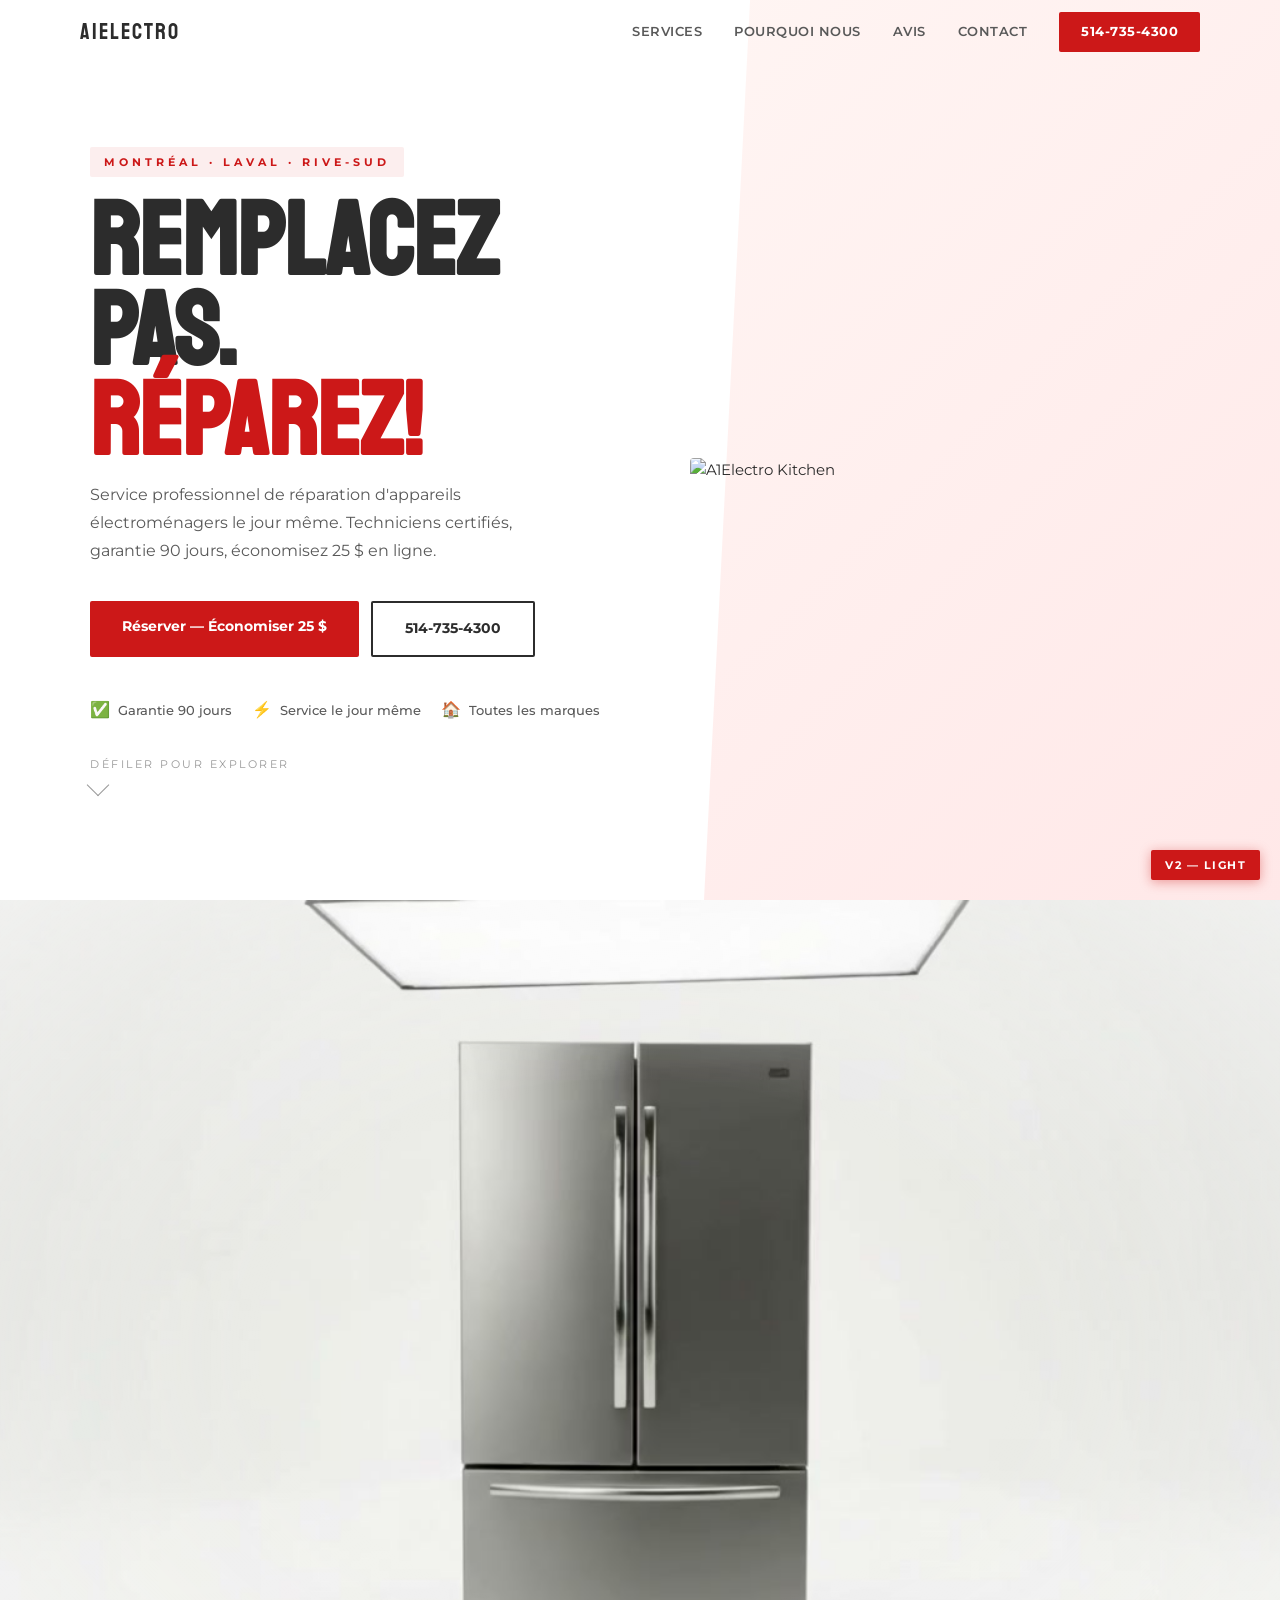
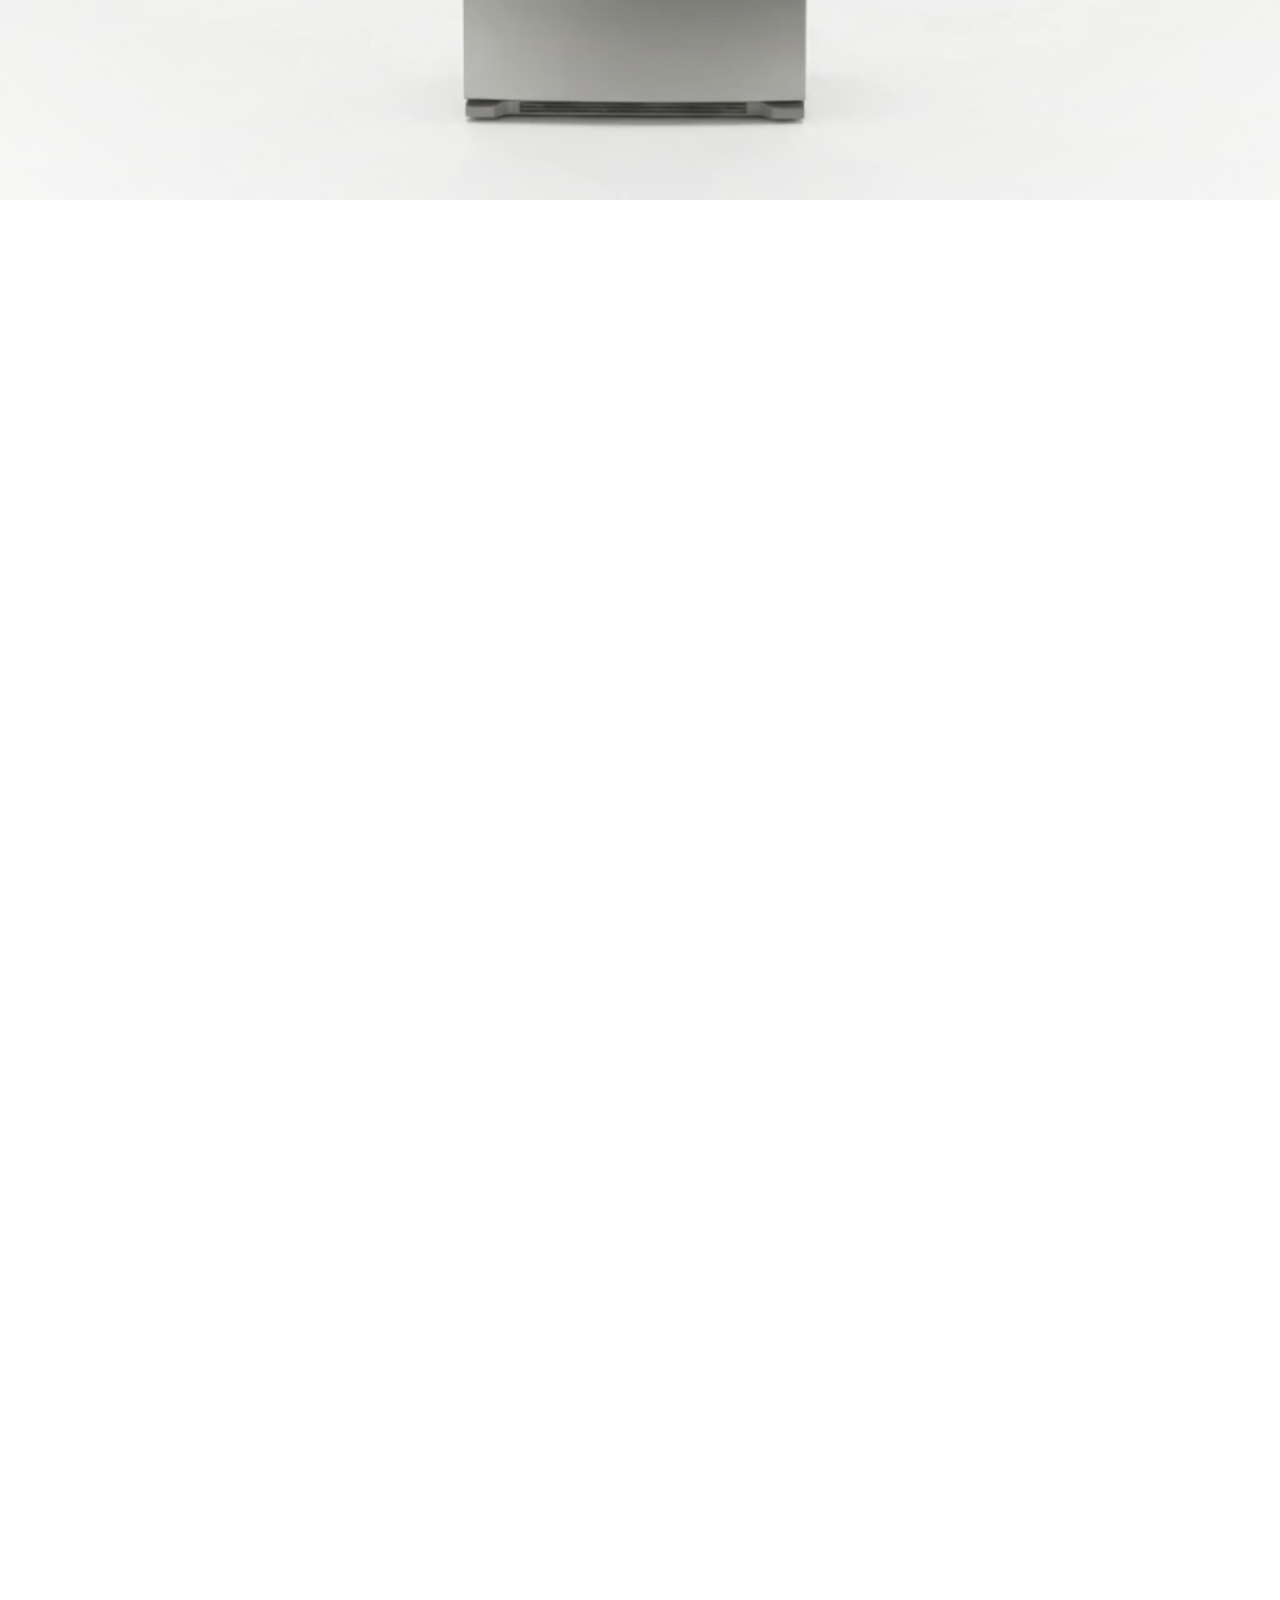
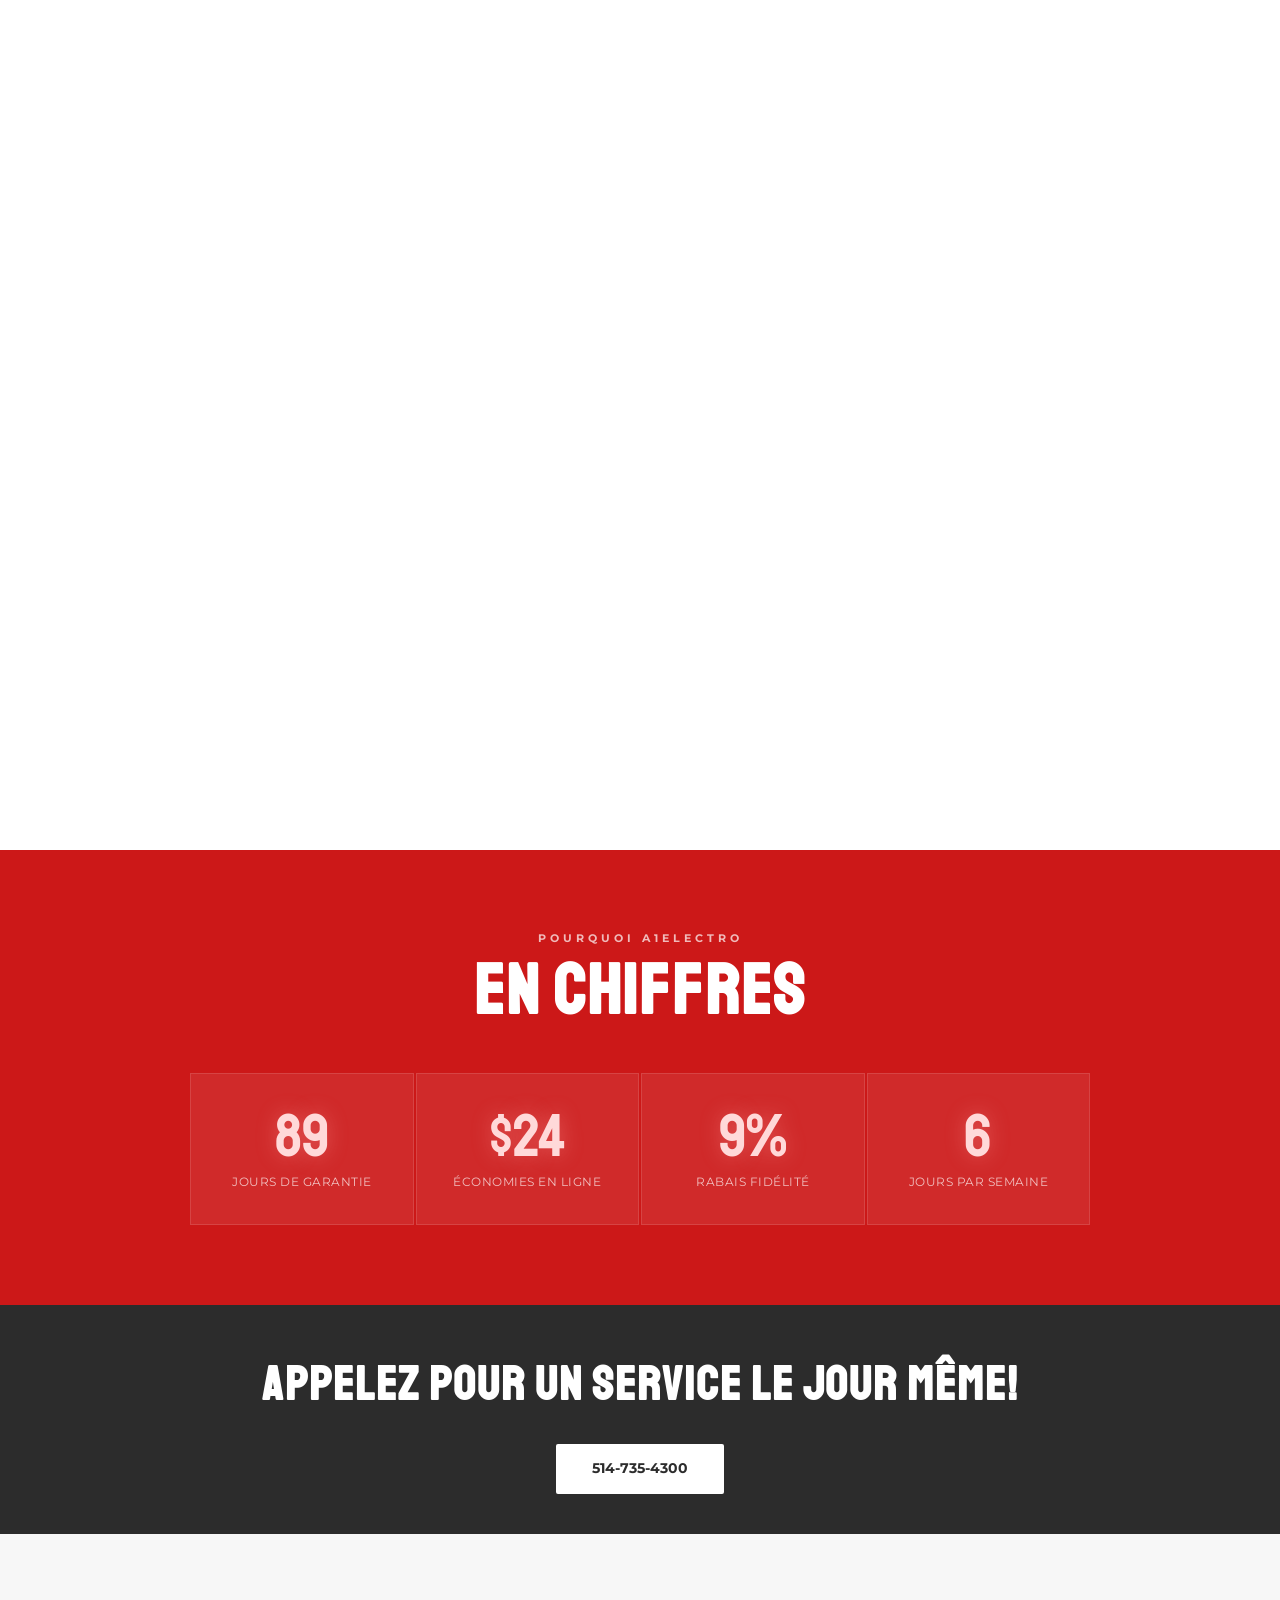
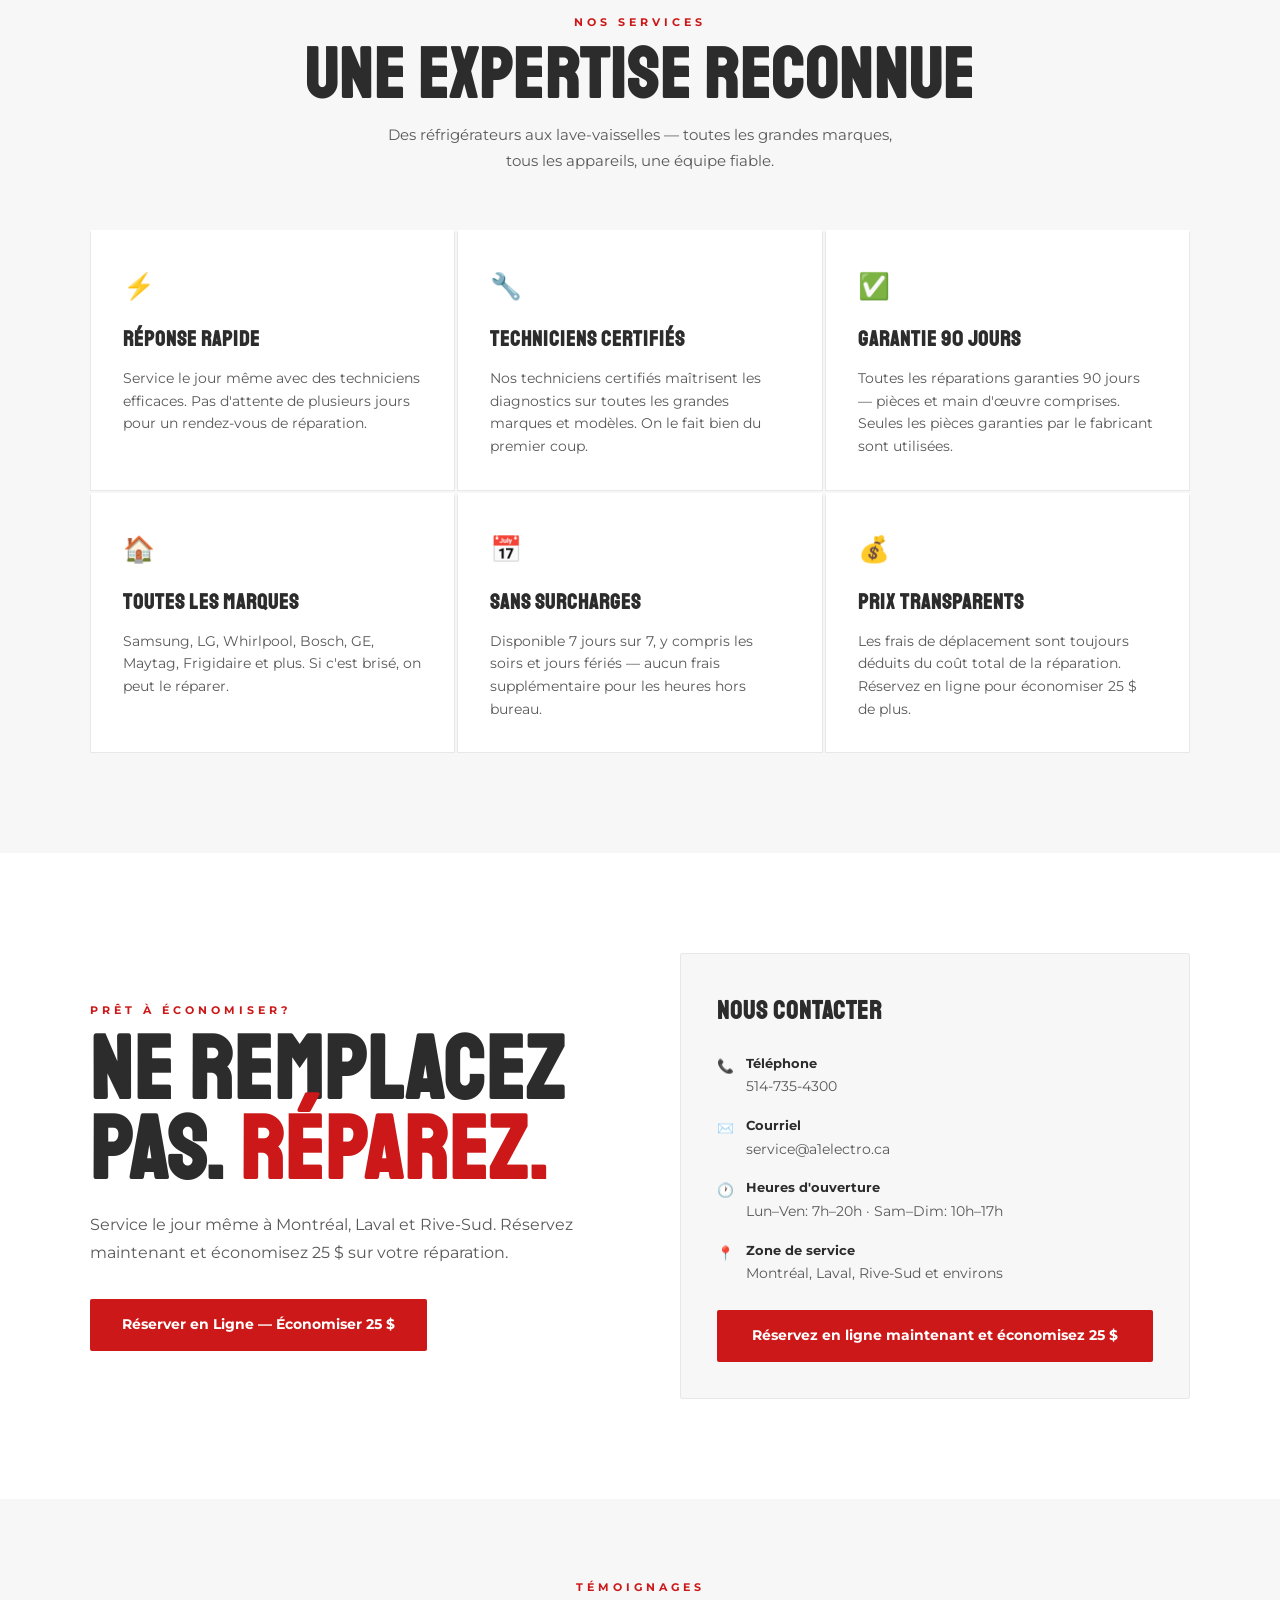
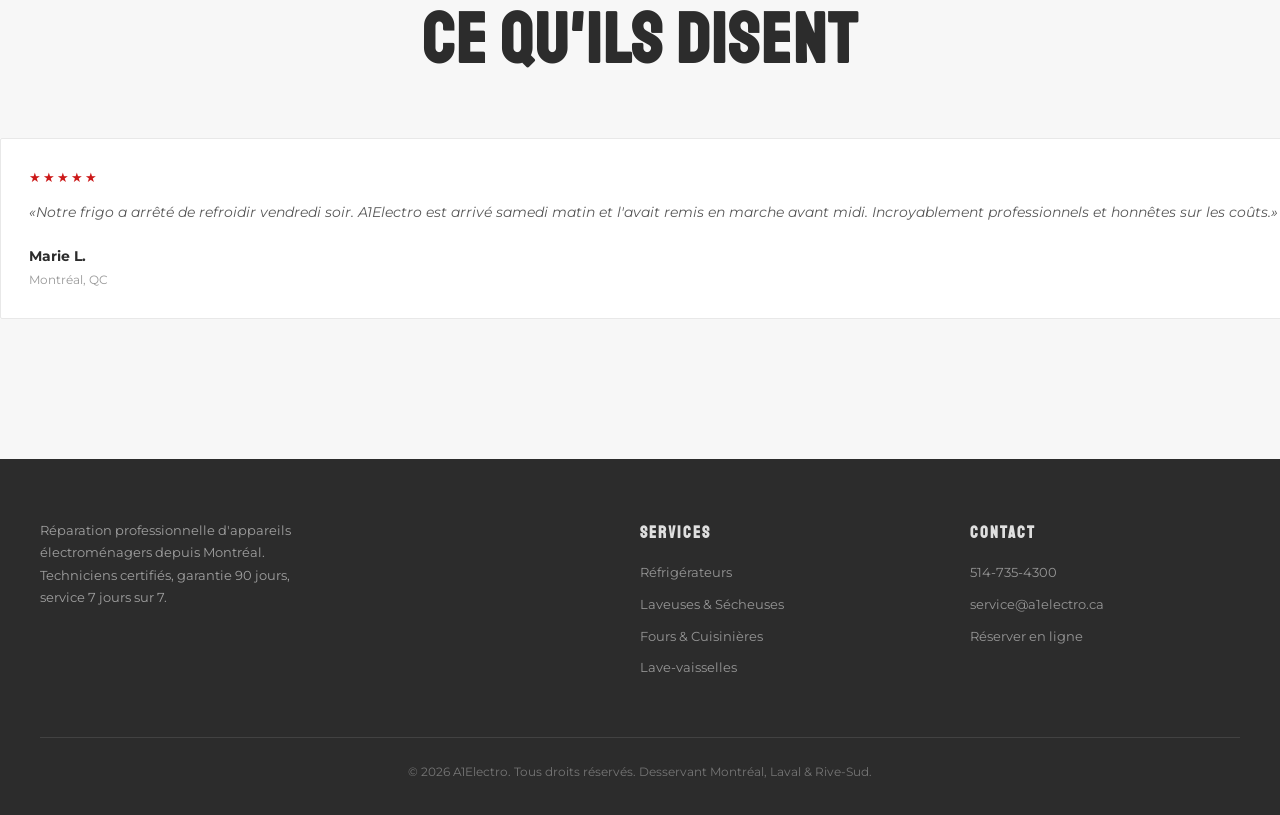
==== index-v2.html @ fc1c3c2c "User custom updates to index and addition of v2" ====
<!DOCTYPE html>
<html lang="fr-CA">
<head>
  <meta charset="UTF-8" />
  <meta name="viewport" content="width=device-width, initial-scale=1.0" />
  <title>Réparation A1Électroménager — Service Professionnel</title>
  <meta name="description" content="Service professionnel de réparation d'appareils électroménagers le jour même. Garantie 90 jours. Réservez en ligne et économisez 25 $." />

  <link rel="preconnect" href="https://fonts.googleapis.com" />
  <link rel="preconnect" href="https://fonts.gstatic.com" crossorigin />
  <link href="https://fonts.googleapis.com/css2?family=Staatliches&family=Montserrat:wght@300;400;500;600;700&family=JetBrains+Mono:wght@400;500&display=swap" rel="stylesheet" />

  <style>
    :root {
      --accent: #CC1818;
      --primary: #EE6C4E;
      --accent-rgb: 204, 24, 24;
      --primary-rgb: 238, 108, 78;
      --bg: #FFFFFF;
      --bg-alt: #F7F7F7;
      --text-primary: #2C2C2C;
      --text-secondary: #595959;
      --text-muted: #999999;
      --border: #E8E8E8;
      --card-shadow: 0 2px 20px rgba(0,0,0,0.07);
      --radius: 2px;
    }

    *, *::before, *::after { box-sizing: border-box; margin: 0; padding: 0; }
    html { scroll-behavior: auto; }
    body {
      background: var(--bg);
      color: var(--text-primary);
      font-family: 'Montserrat', sans-serif;
      font-size: 15px;
      line-height: 1.65;
      overflow-x: hidden;
    }
    ::selection { background: var(--accent); color: #fff; }

    ::-webkit-scrollbar { width: 4px; }
    ::-webkit-scrollbar-track { background: #f0f0f0; }
    ::-webkit-scrollbar-thumb { background: var(--accent); border-radius: 2px; }

    /* ── Scroll Progress ── */
    #scrollProgress {
      position: fixed; top: 0; left: 0;
      height: 3px; width: 0%;
      background: linear-gradient(90deg, var(--accent), var(--primary));
      z-index: 10000;
    }

    /* ── Loader ── */
    #loader {
      position: fixed; inset: 0;
      background: #fff;
      z-index: 9999;
      display: flex; align-items: center; justify-content: center;
      transition: opacity 0.5s ease;
    }
    .loader-content { display: flex; flex-direction: column; align-items: center; gap: 18px; }
    .loader-logo img { height: 36px; }
    .loader-logo-fallback { font-family: 'Staatliches', sans-serif; font-size: 1.8rem; letter-spacing: 3px; color: var(--text-primary); display: none; }
    .loader-text { font-size: 0.68rem; letter-spacing: 4px; text-transform: uppercase; color: var(--text-muted); }
    .loader-bar-track { width: 180px; height: 2px; background: var(--border); }
    .loader-bar-fill { height: 100%; width: 0%; background: var(--accent); transition: width 0.2s ease; }

    /* ── Navbar ── */
    #navbar {
      position: fixed; top: 0; left: 0; right: 0; z-index: 1000;
      background: transparent;
      transition: background 0.3s ease, box-shadow 0.3s ease;
    }
    #navbar.nav-scrolled {
      background: rgba(255,255,255,0.97);
      box-shadow: 0 1px 0 var(--border);
      backdrop-filter: blur(12px);
      -webkit-backdrop-filter: blur(12px);
    }
    .nav-inner {
      max-width: 1200px; margin: 0 auto;
      padding: 0 40px; height: 64px;
      display: flex; align-items: center; justify-content: space-between;
    }
    .nav-logo { display: flex; align-items: center; gap: 10px; text-decoration: none; }
    .nav-logo img { height: 28px; }
    .nav-logo-text { font-family: 'Staatliches', sans-serif; font-size: 1.4rem; letter-spacing: 2px; color: var(--text-primary); display: none; }
    .nav-links { display: flex; align-items: center; gap: 32px; }
    .nav-links a { color: var(--text-secondary); text-decoration: none; font-size: 0.82rem; font-weight: 600; letter-spacing: 0.5px; text-transform: uppercase; transition: color 0.2s; }
    .nav-links a:hover { color: var(--accent); }
    .nav-cta {
      background: var(--accent) !important; color: #fff !important;
      padding: 9px 22px !important; border-radius: var(--radius);
      font-weight: 700 !important; font-size: 0.82rem !important;
      transition: background 0.2s, transform 0.2s !important;
    }
    .nav-cta:hover { background: #aa1212 !important; transform: translateY(-1px) !important; color: #fff !important; }
    @media (max-width: 768px) { .nav-links { display: none; } }

    /* ── Hero ── */
    #hero {
      min-height: 100vh;
      display: flex; align-items: center; justify-content: center;
      position: relative; overflow: hidden;
      padding: 100px 32px 60px;
      background: #fff;
    }
    .hero-stripe {
      position: absolute; top: 0; right: 0;
      width: 45%; height: 100%;
      background: linear-gradient(135deg, #FFF5F3, #FFE8E8);
      clip-path: polygon(8% 0, 100% 0, 100% 100%, 0% 100%);
    }
    .hero-content { position: relative; z-index: 2; max-width: 1100px; width: 100%; margin: 0 auto; display: grid; grid-template-columns: 1fr 1fr; gap: 60px; align-items: center; }
    .hero-text { }
    .hero-eyebrow {
      display: inline-block;
      font-size: 0.7rem; letter-spacing: 4px; text-transform: uppercase;
      color: var(--accent); font-weight: 700;
      background: rgba(204,24,24,0.07); padding: 6px 14px;
      border-radius: var(--radius); margin-bottom: 20px;
    }
    .hero-title {
      font-family: 'Staatliches', sans-serif;
      font-size: clamp(4rem, 8vw, 7.5rem);
      line-height: 0.88; text-transform: uppercase;
      color: var(--text-primary); margin-bottom: 14px;
    }
    .hero-title .accent { color: var(--accent); }
    .hero-title .accent-primary { color: var(--primary); }
    .hero-subtitle {
      font-size: 1rem; color: var(--text-secondary);
      max-width: 460px; line-height: 1.75; margin-bottom: 36px;
    }
    .hero-buttons { display: flex; gap: 12px; flex-wrap: wrap; margin-bottom: 40px; }
    .btn-primary {
      background: var(--accent); color: #fff;
      padding: 14px 32px; border-radius: var(--radius);
      font-weight: 700; font-size: 0.9rem; text-decoration: none;
      transition: background 0.2s, transform 0.2s;
      display: inline-block;
    }
    .btn-primary:hover { background: #aa1212; transform: translateY(-1px); }
    .btn-secondary {
      background: transparent; color: var(--text-primary);
      padding: 14px 32px; border: 2px solid var(--text-primary);
      border-radius: var(--radius); font-weight: 700; font-size: 0.9rem; text-decoration: none;
      transition: border-color 0.2s, color 0.2s;
      display: inline-block;
    }
    .btn-secondary:hover { border-color: var(--accent); color: var(--accent); }
    .hero-badges { display: flex; gap: 20px; flex-wrap: wrap; }
    .badge { display: flex; align-items: center; gap: 8px; font-size: 0.8rem; color: var(--text-secondary); font-weight: 500; }
    .badge-icon { font-size: 1rem; }
    .hero-visual { position: relative; display: flex; align-items: center; justify-content: center; }
    .hero-image-wrap { width: 100%; max-width: 480px; }
    .hero-image-wrap img { width: 100%; border-radius: 4px; }
    .scroll-hint {
      display: flex; flex-direction: column; align-items: flex-start; gap: 6px;
      color: var(--text-muted); font-size: 0.68rem; letter-spacing: 2.5px; text-transform: uppercase;
      margin-top: 32px;
      animation: bounceHint 2.2s ease-in-out infinite;
    }
    .scroll-arrow { width: 16px; height: 16px; border-right: 1.5px solid currentColor; border-bottom: 1.5px solid currentColor; transform: rotate(45deg); margin-top: -2px; }
    @keyframes bounceHint { 0%,100% { transform: translateY(0); opacity: 0.4; } 50% { transform: translateY(6px); opacity: 0.8; } }
    @media (max-width: 900px) {
      .hero-content { grid-template-columns: 1fr; }
      .hero-visual { display: none; }
      .hero-stripe { display: none; }
    }

    /* ── Section divider ── */
    .section-divider { width: 48px; height: 3px; background: var(--accent); margin-bottom: 24px; }

    /* ── Scroll Animation ── */
    .scroll-animation { height: 350vh; position: relative; z-index: 1; background: #fff; }
    .scroll-sticky { position: sticky; top: 0; height: 100vh; width: 100%; overflow: hidden; background: #fff; }
    #frameCanvas { position: absolute; top: 0; left: 0; will-change: contents; transform: translateZ(0); }
    /* Light vignette — fades canvas into white */
    .canvas-vignette {
      position: absolute; inset: 0;
      background: radial-gradient(ellipse at center, transparent 42%, rgba(255,255,255,0.65) 100%);
      pointer-events: none; z-index: 2;
    }
    @media (max-width: 1024px) { .scroll-animation { height: 300vh; } }
    @media (max-width: 768px)  { .scroll-animation { height: 250vh; } }

    /* ── Annotation Cards (light) ── */
    .annotation-card {
      position: absolute; bottom: 8vh; left: 5vw; max-width: 340px;
      background: #fff;
      border: 1px solid var(--border);
      border-left: 3px solid var(--accent);
      border-radius: var(--radius);
      padding: 24px 26px;
      box-shadow: var(--card-shadow);
      opacity: 0; transform: translateY(16px);
      transition: opacity 0.4s ease, transform 0.4s ease;
      pointer-events: none; z-index: 10;
    }
    .annotation-card.visible { opacity: 1; transform: translateY(0); pointer-events: auto; }
    .card-number { font-family: 'JetBrains Mono', monospace; font-size: 0.62rem; color: var(--accent); letter-spacing: 2px; text-transform: uppercase; margin-bottom: 8px; }
    .card-title { font-family: 'Staatliches', sans-serif; font-size: 1.6rem; letter-spacing: 0.5px; text-transform: uppercase; color: var(--text-primary); margin-bottom: 8px; line-height: 1; }
    .card-desc { font-size: 0.82rem; color: var(--text-secondary); line-height: 1.65; margin-bottom: 14px; }
    .card-stat { border-top: 1px solid var(--border); padding-top: 12px; }
    .card-stat-number { font-family: 'Staatliches', sans-serif; font-size: 1.6rem; color: var(--accent); display: block; line-height: 1; }
    .card-stat-label { font-size: 0.68rem; color: var(--text-muted); letter-spacing: 1px; text-transform: uppercase; margin-top: 3px; display: block; }
    @media (max-width: 768px) {
      .annotation-card { bottom: 2vh; left: 3vw; right: 3vw; max-width: none; padding: 12px 16px; display: flex; align-items: center; gap: 12px; }
      .card-desc, .card-stat { display: none; }
      .card-number { margin-bottom: 0; }
      .card-title { font-size: 1.05rem; }
    }

    /* ── Section Helpers ── */
    .section-label { display: block; font-size: 0.68rem; letter-spacing: 4px; text-transform: uppercase; color: var(--accent); font-weight: 700; margin-bottom: 10px; }
    .section-title { font-family: 'Staatliches', sans-serif; font-size: clamp(2.4rem, 5.5vw, 4.5rem); text-transform: uppercase; letter-spacing: 2px; line-height: 0.95; color: var(--text-primary); margin-bottom: 14px; }
    .section-subtitle { font-size: 0.95rem; color: var(--text-secondary); line-height: 1.7; }

    /* ── Specs ── */
    #specs {
      background: var(--accent);
      padding: 80px 32px;
      text-align: center;
    }
    #specs .section-label { color: rgba(255,255,255,0.7); }
    #specs .section-title { color: #fff; }
    .specs-grid { display: grid; grid-template-columns: repeat(4,1fr); gap: 2px; max-width: 900px; margin: 48px auto 0; }
    .spec-item { padding: 32px 16px; background: rgba(255,255,255,0.08); border: 1px solid rgba(255,255,255,0.12); text-align: center; transition: background 0.3s; }
    .spec-item:hover { background: rgba(255,255,255,0.14); }
    .spec-number { font-family: 'Staatliches', sans-serif; font-size: 3.8rem; display: block; line-height: 1; color: #fff; transition: color 0.3s; }
    .spec-number.counting { color: #FFD9D9; text-shadow: 0 0 20px rgba(255,150,150,0.4); }
    .spec-label { font-size: 0.72rem; color: rgba(255,255,255,0.7); margin-top: 6px; display: block; text-transform: uppercase; letter-spacing: 0.5px; }
    @media (max-width: 768px) { .specs-grid { grid-template-columns: repeat(2,1fr); } .spec-number { font-size: 2.8rem; } }

    /* ── Features ── */
    #features { background: var(--bg-alt); padding: 80px 32px 100px; }
    .features-header { text-align: center; margin-bottom: 56px; }
    .features-header .section-subtitle { max-width: 520px; margin: 0 auto; }
    .features-grid { display: grid; grid-template-columns: repeat(3,1fr); gap: 2px; max-width: 1100px; margin: 0 auto; }
    .feature-card { background: #fff; padding: 32px; border: 1px solid var(--border); border-top: 3px solid transparent; transition: border-top-color 0.3s, transform 0.3s, box-shadow 0.3s; }
    .feature-card:hover { border-top-color: var(--accent); transform: translateY(-3px); box-shadow: var(--card-shadow); }
    .feature-icon { font-size: 1.6rem; margin-bottom: 14px; display: block; }
    .feature-card h3 { font-family: 'Staatliches', sans-serif; font-size: 1.35rem; letter-spacing: 1px; text-transform: uppercase; margin-bottom: 10px; color: var(--text-primary); }
    .feature-card p { font-size: 0.86rem; color: var(--text-secondary); line-height: 1.65; }
    @media (max-width: 900px) { .features-grid { grid-template-columns: repeat(2,1fr); } }
    @media (max-width: 580px) { .features-grid { grid-template-columns: 1fr; } }

    /* ── Banner strip (matching original) ── */
    .banner-strip {
      background: var(--text-primary);
      padding: 40px 32px;
      text-align: center;
    }
    .banner-strip h2 { font-family: 'Staatliches', sans-serif; font-size: clamp(1.8rem, 4vw, 3rem); text-transform: uppercase; letter-spacing: 2px; color: #fff; margin-bottom: 20px; }
    .banner-strip .btn-white {
      background: #fff; color: var(--text-primary);
      padding: 13px 36px; border-radius: var(--radius);
      font-weight: 700; font-size: 0.9rem; text-decoration: none;
      transition: background 0.2s, color 0.2s;
      display: inline-block;
    }
    .banner-strip .btn-white:hover { background: var(--accent); color: #fff; }

    /* ── CTA ── */
    #cta { background: #fff; padding: 100px 32px; }
    .cta-inner { max-width: 1100px; margin: 0 auto; display: grid; grid-template-columns: 1fr 1fr; gap: 80px; align-items: center; }
    .cta-text h2 { font-family: 'Staatliches', sans-serif; font-size: clamp(3rem, 7vw, 6rem); text-transform: uppercase; letter-spacing: 2px; line-height: 0.9; margin-bottom: 20px; }
    .cta-text p { color: var(--text-secondary); font-size: 1rem; line-height: 1.75; margin-bottom: 32px; }
    .cta-contact { background: var(--bg-alt); border: 1px solid var(--border); padding: 36px; border-radius: var(--radius); }
    .cta-contact h3 { font-family: 'Staatliches', sans-serif; font-size: 1.6rem; text-transform: uppercase; letter-spacing: 1px; margin-bottom: 20px; }
    .contact-item { display: flex; align-items: flex-start; gap: 12px; margin-bottom: 16px; }
    .contact-icon { font-size: 1.1rem; margin-top: 2px; }
    .contact-item strong { display: block; font-size: 0.82rem; color: var(--text-primary); font-weight: 700; }
    .contact-item span, .contact-item a { font-size: 0.85rem; color: var(--text-secondary); text-decoration: none; }
    .contact-item a:hover { color: var(--accent); }
    .cta-contact .btn-primary { width: 100%; text-align: center; margin-top: 24px; display: block; }
    @media (max-width: 900px) { .cta-inner { grid-template-columns: 1fr; gap: 40px; } }

    /* ── Testimonials ── */
    #testimonials { background: var(--bg-alt); padding: 80px 0 100px; }
    .testimonials-header { text-align: center; padding: 0 32px; margin-bottom: 48px; }
    .testimonials-track { display: flex; gap: 16px; overflow-x: auto; scroll-snap-type: x mandatory; padding: 16px 32px 40px; -webkit-overflow-scrolling: touch; scrollbar-width: none; cursor: grab; }
    .testimonials-track:active { cursor: grabbing; }
    .testimonials-track::-webkit-scrollbar { display: none; }
    .testimonial-card { min-width: 320px; scroll-snap-align: start; background: #fff; border: 1px solid var(--border); border-radius: var(--radius); padding: 28px; flex-shrink: 0; transition: box-shadow 0.3s, border-color 0.3s; }
    .testimonial-card:hover { box-shadow: var(--card-shadow); border-color: rgba(var(--accent-rgb),0.2); }
    .testimonial-stars { color: var(--accent); font-size: 0.8rem; letter-spacing: 2px; margin-bottom: 12px; }
    .testimonial-text { font-size: 0.9rem; color: var(--text-secondary); line-height: 1.75; margin-bottom: 20px; font-style: italic; }
    .author-name { font-weight: 700; font-size: 0.85rem; display: block; color: var(--text-primary); }
    .author-role { font-size: 0.76rem; color: var(--text-muted); margin-top: 2px; display: block; }

    /* ── Footer ── */
    footer { background: var(--text-primary); padding: 60px 32px 32px; color: #fff; }
    .footer-inner { max-width: 1200px; margin: 0 auto; }
    .footer-top { display: grid; grid-template-columns: 2fr 1fr 1fr; gap: 60px; margin-bottom: 48px; }
    .footer-brand img { height: 32px; filter: brightness(0) invert(1); margin-bottom: 16px; display: block; }
    .footer-brand-text { font-family: 'Staatliches', sans-serif; font-size: 1.4rem; letter-spacing: 2px; display: none; margin-bottom: 16px; }
    .footer-brand p { font-size: 0.83rem; color: rgba(255,255,255,0.55); line-height: 1.7; max-width: 280px; }
    .footer-col h4 { font-family: 'Staatliches', sans-serif; font-size: 1.05rem; letter-spacing: 2px; text-transform: uppercase; margin-bottom: 16px; color: rgba(255,255,255,0.85); }
    .footer-col a { display: block; font-size: 0.82rem; color: rgba(255,255,255,0.5); text-decoration: none; margin-bottom: 10px; transition: color 0.2s; }
    .footer-col a:hover { color: #fff; }
    .footer-bottom { border-top: 1px solid rgba(255,255,255,0.1); padding-top: 24px; text-align: center; font-size: 0.78rem; color: rgba(255,255,255,0.35); }
    @media (max-width: 768px) { .footer-top { grid-template-columns: 1fr; gap: 32px; } }

    /* ── Version badge ── */
    .version-badge {
      position: fixed; bottom: 20px; right: 20px; z-index: 9998;
      background: var(--accent); color: #fff;
      font-size: 0.7rem; font-weight: 700; letter-spacing: 1.5px; text-transform: uppercase;
      padding: 6px 14px; border-radius: var(--radius);
      box-shadow: 0 2px 12px rgba(var(--accent-rgb),0.4);
    }
  </style>
</head>
<body>

  <div id="scrollProgress"></div>
  <div class="version-badge">V2 — Light</div>

  <!-- Loader -->
  <div id="loader">
    <div class="loader-content">
      <div class="loader-logo">
        <img src="https://a1electro.ca/wp-content/uploads/2024/05/A1111-124x43.png" alt="A1Electro"
          onerror="this.style.display='none';document.querySelector('.loader-logo-fallback').style.display='block';" />
        <span class="loader-logo-fallback">A1ELECTRO</span>
      </div>
      <p class="loader-text">Chargement</p>
      <div class="loader-bar-track"><div class="loader-bar-fill" id="loaderBar"></div></div>
    </div>
  </div>

  <!-- Navbar -->
  <nav id="navbar">
    <div class="nav-inner">
      <a href="#hero" class="nav-logo">
        <img src="https://a1electro.ca/wp-content/uploads/2024/05/A1111-124x43.png" alt="A1Electro"
          onerror="this.style.display='none';this.nextElementSibling.style.display='inline';" />
        <span class="nav-logo-text">A1ELECTRO</span>
      </a>
      <div class="nav-links">
        <a href="#features">Services</a>
        <a href="#specs">Pourquoi Nous</a>
        <a href="#testimonials">Avis</a>
        <a href="#cta">Contact</a>
        <a href="tel:5147354300" class="nav-cta">514-735-4300</a>
      </div>
    </div>
  </nav>

  <!-- Hero -->
  <section id="hero">
    <div class="hero-stripe"></div>
    <div class="hero-content">
      <div class="hero-text">
        <span class="hero-eyebrow">Montréal · Laval · Rive-Sud</span>
        <h1 class="hero-title">Remplacez<br>pas.<br><span class="accent">Réparez!</span></h1>
        <p class="hero-subtitle">Service professionnel de réparation d'appareils électroménagers le jour même. Techniciens certifiés, garantie 90 jours, économisez 25 $ en ligne.</p>
        <div class="hero-buttons">
          <a href="#cta" class="btn-primary">Réserver — Économiser 25 $</a>
          <a href="tel:5147354300" class="btn-secondary">514-735-4300</a>
        </div>
        <div class="hero-badges">
          <span class="badge"><span class="badge-icon">✅</span> Garantie 90 jours</span>
          <span class="badge"><span class="badge-icon">⚡</span> Service le jour même</span>
          <span class="badge"><span class="badge-icon">🏠</span> Toutes les marques</span>
        </div>
        <div class="scroll-hint">
          <span>Défiler pour explorer</span>
          <div class="scroll-arrow"></div>
        </div>
      </div>
      <div class="hero-visual">
        <div class="hero-image-wrap">
          <img src="https://a1electro.ca/wp-content/uploads/2024/05/freeKitchen-1024x683.jpg" alt="A1Electro Kitchen" />
        </div>
      </div>
    </div>
  </section>

  <!-- Scroll Animation -->
  <section class="scroll-animation">
    <div class="scroll-sticky">
      <canvas id="frameCanvas"></canvas>
      <div class="canvas-vignette"></div>

      <div class="annotation-card" data-show="0.06" data-hide="0.32">
        <div class="card-number">01 — Compresseur</div>
        <h3 class="card-title">Problèmes de Température</h3>
        <p class="card-desc">Un compresseur défaillant est la cause principale des irrégularités de température. Nos techniciens certifiés diagnostiquent et remplacent lors de la même visite.</p>
        <div class="card-stat"><span class="card-stat-number">90 Jours</span><span class="card-stat-label">Garantie pièces &amp; main d'œuvre</span></div>
      </div>

      <div class="annotation-card" data-show="0.32" data-hide="0.57">
        <div class="card-number">02 — Évaporateur</div>
        <h3 class="card-title">Circuit de Refroidissement</h3>
        <p class="card-desc">L'accumulation de givre et les fuites d'eau proviennent d'une défaillance de l'évaporateur ou du drain de dégivrage. Réparé avec des pièces OEM d'origine.</p>
        <div class="card-stat"><span class="card-stat-number">Jour Même</span><span class="card-stat-label">Service disponible</span></div>
      </div>

      <div class="annotation-card" data-show="0.57" data-hide="0.78">
        <div class="card-number">03 — Dégivrage</div>
        <h3 class="card-title">Accumulation de Glace</h3>
        <p class="card-desc">L'excès de givre dans le congélateur indique une panne du thermostat ou de l'élément chauffant de dégivrage — l'une de nos réparations les plus rapides.</p>
        <div class="card-stat"><span class="card-stat-number">Toutes Marques</span><span class="card-stat-label">Samsung · LG · Whirlpool · Bosch</span></div>
      </div>

      <div class="annotation-card" data-show="0.78" data-hide="0.98">
        <div class="card-number">04 — Moteurs</div>
        <h3 class="card-title">Bruits Inhabituels</h3>
        <p class="card-desc">Les bruits de grincement ou de bourdonnement indiquent des moteurs de ventilateur ou des roulements usés. Diagnostiqués et remplacés sur place.</p>
        <div class="card-stat"><span class="card-stat-number">25 $ Éco.</span><span class="card-stat-label">Réservation en ligne</span></div>
      </div>
    </div>
  </section>

  <!-- Specs (red band — matching brand energy) -->
  <section id="specs">
    <span class="section-label">Pourquoi A1Electro</span>
    <h2 class="section-title">En Chiffres</h2>
    <div class="specs-grid">
      <div class="spec-item" data-target="90" data-suffix="" data-prefix=""><span class="spec-number">0</span><span class="spec-label">Jours de Garantie</span></div>
      <div class="spec-item" data-target="25" data-suffix="" data-prefix="$"><span class="spec-number">$0</span><span class="spec-label">Économies en Ligne</span></div>
      <div class="spec-item" data-target="10" data-suffix="%" data-prefix=""><span class="spec-number">0</span><span class="spec-label">Rabais Fidélité</span></div>
      <div class="spec-item" data-target="7"  data-suffix="" data-prefix=""><span class="spec-number">0</span><span class="spec-label">Jours par Semaine</span></div>
    </div>
  </section>

  <!-- Banner strip -->
  <div class="banner-strip">
    <h2>Appelez pour un service le jour même!</h2>
    <a href="tel:5147354300" class="btn-white">514-735-4300</a>
  </div>

  <!-- Features -->
  <section id="features">
    <div class="features-header">
      <span class="section-label">Nos Services</span>
      <h2 class="section-title">Une Expertise Reconnue</h2>
      <p class="section-subtitle">Des réfrigérateurs aux lave-vaisselles — toutes les grandes marques, tous les appareils, une équipe fiable.</p>
    </div>
    <div class="features-grid">
      <div class="feature-card"><span class="feature-icon">⚡</span><h3>Réponse Rapide</h3><p>Service le jour même avec des techniciens efficaces. Pas d'attente de plusieurs jours pour un rendez-vous de réparation.</p></div>
      <div class="feature-card"><span class="feature-icon">🔧</span><h3>Techniciens Certifiés</h3><p>Nos techniciens certifiés maîtrisent les diagnostics sur toutes les grandes marques et modèles. On le fait bien du premier coup.</p></div>
      <div class="feature-card"><span class="feature-icon">✅</span><h3>Garantie 90 Jours</h3><p>Toutes les réparations garanties 90 jours — pièces et main d'œuvre comprises. Seules les pièces garanties par le fabricant sont utilisées.</p></div>
      <div class="feature-card"><span class="feature-icon">🏠</span><h3>Toutes les Marques</h3><p>Samsung, LG, Whirlpool, Bosch, GE, Maytag, Frigidaire et plus. Si c'est brisé, on peut le réparer.</p></div>
      <div class="feature-card"><span class="feature-icon">📅</span><h3>Sans Surcharges</h3><p>Disponible 7 jours sur 7, y compris les soirs et jours fériés — aucun frais supplémentaire pour les heures hors bureau.</p></div>
      <div class="feature-card"><span class="feature-icon">💰</span><h3>Prix Transparents</h3><p>Les frais de déplacement sont toujours déduits du coût total de la réparation. Réservez en ligne pour économiser 25 $ de plus.</p></div>
    </div>
  </section>

  <!-- CTA + Contact -->
  <section id="cta">
    <div class="cta-inner">
      <div class="cta-text">
        <span class="section-label">Prêt à économiser?</span>
        <h2>Ne remplacez pas. <span style="color:var(--accent)">Réparez.</span></h2>
        <p>Service le jour même à Montréal, Laval et Rive-Sud. Réservez maintenant et économisez 25 $ sur votre réparation.</p>
        <a href="https://a1electro.ca/#contact" class="btn-primary" target="_blank" rel="noopener">Réserver en Ligne — Économiser 25 $</a>
      </div>
      <div class="cta-contact">
        <h3>Nous Contacter</h3>
        <div class="contact-item">
          <span class="contact-icon">📞</span>
          <div><strong>Téléphone</strong><a href="tel:5147354300">514-735-4300</a></div>
        </div>
        <div class="contact-item">
          <span class="contact-icon">✉️</span>
          <div><strong>Courriel</strong><a href="mailto:service@a1electro.ca">service@a1electro.ca</a></div>
        </div>
        <div class="contact-item">
          <span class="contact-icon">🕐</span>
          <div><strong>Heures d'ouverture</strong><span>Lun–Ven: 7h–20h · Sam–Dim: 10h–17h</span></div>
        </div>
        <div class="contact-item">
          <span class="contact-icon">📍</span>
          <div><strong>Zone de service</strong><span>Montréal, Laval, Rive-Sud et environs</span></div>
        </div>
        <a href="https://a1electro.ca/#contact" class="btn-primary" target="_blank" rel="noopener">Réservez en ligne maintenant et économisez 25 $</a>
      </div>
    </div>
  </section>

  <!-- Testimonials -->
  <section id="testimonials">
    <div class="testimonials-header">
      <span class="section-label">Témoignages</span>
      <h2 class="section-title">Ce Qu'ils Disent</h2>
    </div>
    <div class="testimonials-track" id="testimonialsTrack">
      <div class="testimonial-card"><div class="testimonial-stars">★★★★★</div><p class="testimonial-text">«Notre frigo a arrêté de refroidir vendredi soir. A1Electro est arrivé samedi matin et l'avait remis en marche avant midi. Incroyablement professionnels et honnêtes sur les coûts.»</p><div class="testimonial-author"><span class="author-name">Marie L.</span><span class="author-role">Montréal, QC</span></div></div>
      <div class="testimonial-card"><div class="testimonial-stars">★★★★★</div><p class="testimonial-text">«J'allais acheter une nouvelle laveuse quand A1Electro a réparé la mienne pour une fraction du prix. La garantie de 90 jours m'a vraiment rassuré.»</p><div class="testimonial-author"><span class="author-name">David K.</span><span class="author-role">Laval, QC</span></div></div>
      <div class="testimonial-card"><div class="testimonial-stars">★★★★★</div><p class="testimonial-text">«Appelé à 8h, le technicien est arrivé à 11h. Il a diagnostiqué le problème immédiatement et avait la pièce dans son camion. Terminé en moins d'une heure.»</p><div class="testimonial-author"><span class="author-name">Sophie B.</span><span class="author-role">Rive-Sud, QC</span></div></div>
      <div class="testimonial-card"><div class="testimonial-stars">★★★★★</div><p class="testimonial-text">«Très honnête — ils m'ont dit que ma cuisinière était irréparable et ont suggéré un remplacement plutôt que de me facturer inutilement. Une intégrité rare.»</p><div class="testimonial-author"><span class="author-name">Jean-François M.</span><span class="author-role">Montréal, QC</span></div></div>
      <div class="testimonial-card"><div class="testimonial-stars">★★★★★</div><p class="testimonial-text">«Mon lave-vaisselle ne se vidangeait plus depuis des semaines. A1Electro l'a réparé le jour même où j'ai appelé. M'a évité d'en acheter un nouveau.»</p><div class="testimonial-author"><span class="author-name">Priya R.</span><span class="author-role">Laval, QC</span></div></div>
    </div>
  </section>

  <!-- Footer -->
  <footer>
    <div class="footer-inner">
      <div class="footer-top">
        <div class="footer-brand">
          <img src="https://a1electro.ca/wp-content/uploads/2024/05/A1111-124x43.png" alt="A1Electro" onerror="this.style.display='none';" />
          <span class="footer-brand-text">A1ELECTRO</span>
          <p>Réparation professionnelle d'appareils électroménagers depuis Montréal. Techniciens certifiés, garantie 90 jours, service 7 jours sur 7.</p>
        </div>
        <div class="footer-col">
          <h4>Services</h4>
          <a href="https://a1electro.ca/#services">Réfrigérateurs</a>
          <a href="https://a1electro.ca/#services">Laveuses &amp; Sécheuses</a>
          <a href="https://a1electro.ca/#services">Fours &amp; Cuisinières</a>
          <a href="https://a1electro.ca/#services">Lave-vaisselles</a>
        </div>
        <div class="footer-col">
          <h4>Contact</h4>
          <a href="tel:5147354300">514-735-4300</a>
          <a href="mailto:service@a1electro.ca">service@a1electro.ca</a>
          <a href="https://a1electro.ca/#contact">Réserver en ligne</a>
        </div>
      </div>
      <div class="footer-bottom">&copy; 2026 A1Electro. Tous droits réservés. Desservant Montréal, Laval &amp; Rive-Sud.</div>
    </div>
  </footer>

  <script>
    /* ── Frame sequence ── */
    const FRAME_COUNT = 120;
    const canvas  = document.getElementById('frameCanvas');
    const ctx2    = canvas.getContext('2d');
    const loader  = document.getElementById('loader');
    const loaderBar = document.getElementById('loaderBar');
    const coverCache = {};
    const frames  = [];
    let loadedCount = 0, currentFrame = -1, ticking = false;

    function computeCover(img, cw, ch) {
      const ir = img.naturalWidth / img.naturalHeight, cr = cw / ch;
      let dw, dh;
      if (innerWidth > 768) {
        if (cr > ir) { dw = cw; dh = cw / ir; } else { dh = ch; dw = ch * ir; }
      } else {
        const z = 1.2;
        if (cr > ir) { dh = ch * z; dw = dh * ir; } else { dw = cw * z; dh = dw / ir; }
      }
      return { dw, dh, dx: (cw - dw) / 2, dy: (ch - dh) / 2 };
    }

    function resizeCanvas() {
      const dpr = devicePixelRatio || 1;
      canvas.width  = innerWidth  * dpr; canvas.height = innerHeight * dpr;
      canvas.style.width  = innerWidth  + 'px'; canvas.style.height = innerHeight + 'px';
      Object.keys(coverCache).forEach(k => delete coverCache[k]);
      if (currentFrame >= 0) drawFrame(currentFrame);
    }

    function drawFrame(idx) {
      const img = frames[idx];
      if (!img || !img.complete || !img.naturalWidth) return;
      const cw = canvas.width, ch = canvas.height;
      if (!coverCache[idx]) coverCache[idx] = computeCover(img, cw, ch);
      const { dw, dh, dx, dy } = coverCache[idx];
      ctx2.clearRect(0, 0, cw, ch);
      ctx2.drawImage(img, dx, dy, dw, dh);
    }

    function onAllLoaded() {
      loader.style.opacity = '0';
      setTimeout(() => { loader.style.display = 'none'; }, 500);
      currentFrame = 0; drawFrame(0);
    }

    for (let i = 1; i <= FRAME_COUNT; i++) {
      const img = new Image();
      img.src = `frames/frame_${String(i).padStart(4, '0')}.jpg`;
      const done = () => {
        loadedCount++;
        loaderBar.style.width = (loadedCount / FRAME_COUNT * 100) + '%';
        if (loadedCount === FRAME_COUNT) onAllLoaded();
      };
      img.onload = done; img.onerror = done;
      frames.push(img);
    }
    addEventListener('resize', resizeCanvas); resizeCanvas();

    /* ── Annotation cards ── */
    const cards = document.querySelectorAll('.annotation-card');
    const zones = Array.from(cards).map(c => ({ show: parseFloat(c.dataset.show), hide: parseFloat(c.dataset.hide) }));
    function updateCards(p) { cards.forEach((c, i) => c.classList.toggle('visible', p >= zones[i].show && p <= zones[i].hide)); }

    /* ── Navbar + scroll progress ── */
    const navbar         = document.getElementById('navbar');
    const scrollProgress = document.getElementById('scrollProgress');
    const scrollSection  = document.querySelector('.scroll-animation');

    addEventListener('scroll', () => {
      if (ticking) return; ticking = true;
      requestAnimationFrame(() => {
        const scrollY  = window.scrollY;
        const maxScroll = document.body.scrollHeight - innerHeight;
        scrollProgress.style.width = (scrollY / maxScroll * 100) + '%';
        navbar.classList.toggle('nav-scrolled', scrollY > 64);
        const rect = scrollSection.getBoundingClientRect();
        const progress = Math.min(1, Math.max(0, -rect.top / (scrollSection.offsetHeight - innerHeight)));
        const idx = Math.min(FRAME_COUNT - 1, Math.floor(progress * FRAME_COUNT));
        if (idx !== currentFrame) { currentFrame = idx; drawFrame(idx); }
        updateCards(progress);
        ticking = false;
      });
    }, { passive: true });

    /* ── Specs count-up ── */
    function easeOutExpo(t) { return t === 1 ? 1 : 1 - Math.pow(2, -10 * t); }
    function countUp(el, target, prefix, suffix) {
      const start = performance.now(), dur = 1800;
      el.classList.add('counting');
      (function tick(now) {
        const p = Math.min((now - start) / dur, 1);
        el.textContent = prefix + (target % 1 === 0 ? Math.floor(easeOutExpo(p) * target) : (easeOutExpo(p) * target).toFixed(1)) + suffix;
        if (p < 1) requestAnimationFrame(tick);
        else { el.textContent = prefix + target + suffix; el.classList.remove('counting'); }
      })(start);
    }
    const specObserver = new IntersectionObserver(entries => {
      entries.forEach(e => {
        if (!e.isIntersecting) return;
        e.target.querySelectorAll('.spec-item').forEach((item, i) => setTimeout(() => countUp(item.querySelector('.spec-number'), parseFloat(item.dataset.target), item.dataset.prefix||'', item.dataset.suffix||''), i * 200));
        specObserver.unobserve(e.target);
      });
    }, { threshold: 0.3 });
    specObserver.observe(document.getElementById('specs'));

    /* ── Testimonials drag ── */
    const track = document.getElementById('testimonialsTrack');
    let isDragging = false, dragStartX, dragScrollLeft;
    track.addEventListener('mousedown',  e => { isDragging = true; dragStartX = e.pageX - track.offsetLeft; dragScrollLeft = track.scrollLeft; });
    track.addEventListener('mouseleave', () => isDragging = false);
    track.addEventListener('mouseup',    () => isDragging = false);
    track.addEventListener('mousemove',  e => { if (!isDragging) return; e.preventDefault(); track.scrollLeft = dragScrollLeft - (e.pageX - track.offsetLeft - dragStartX); });
  </script>
</body>
</html>
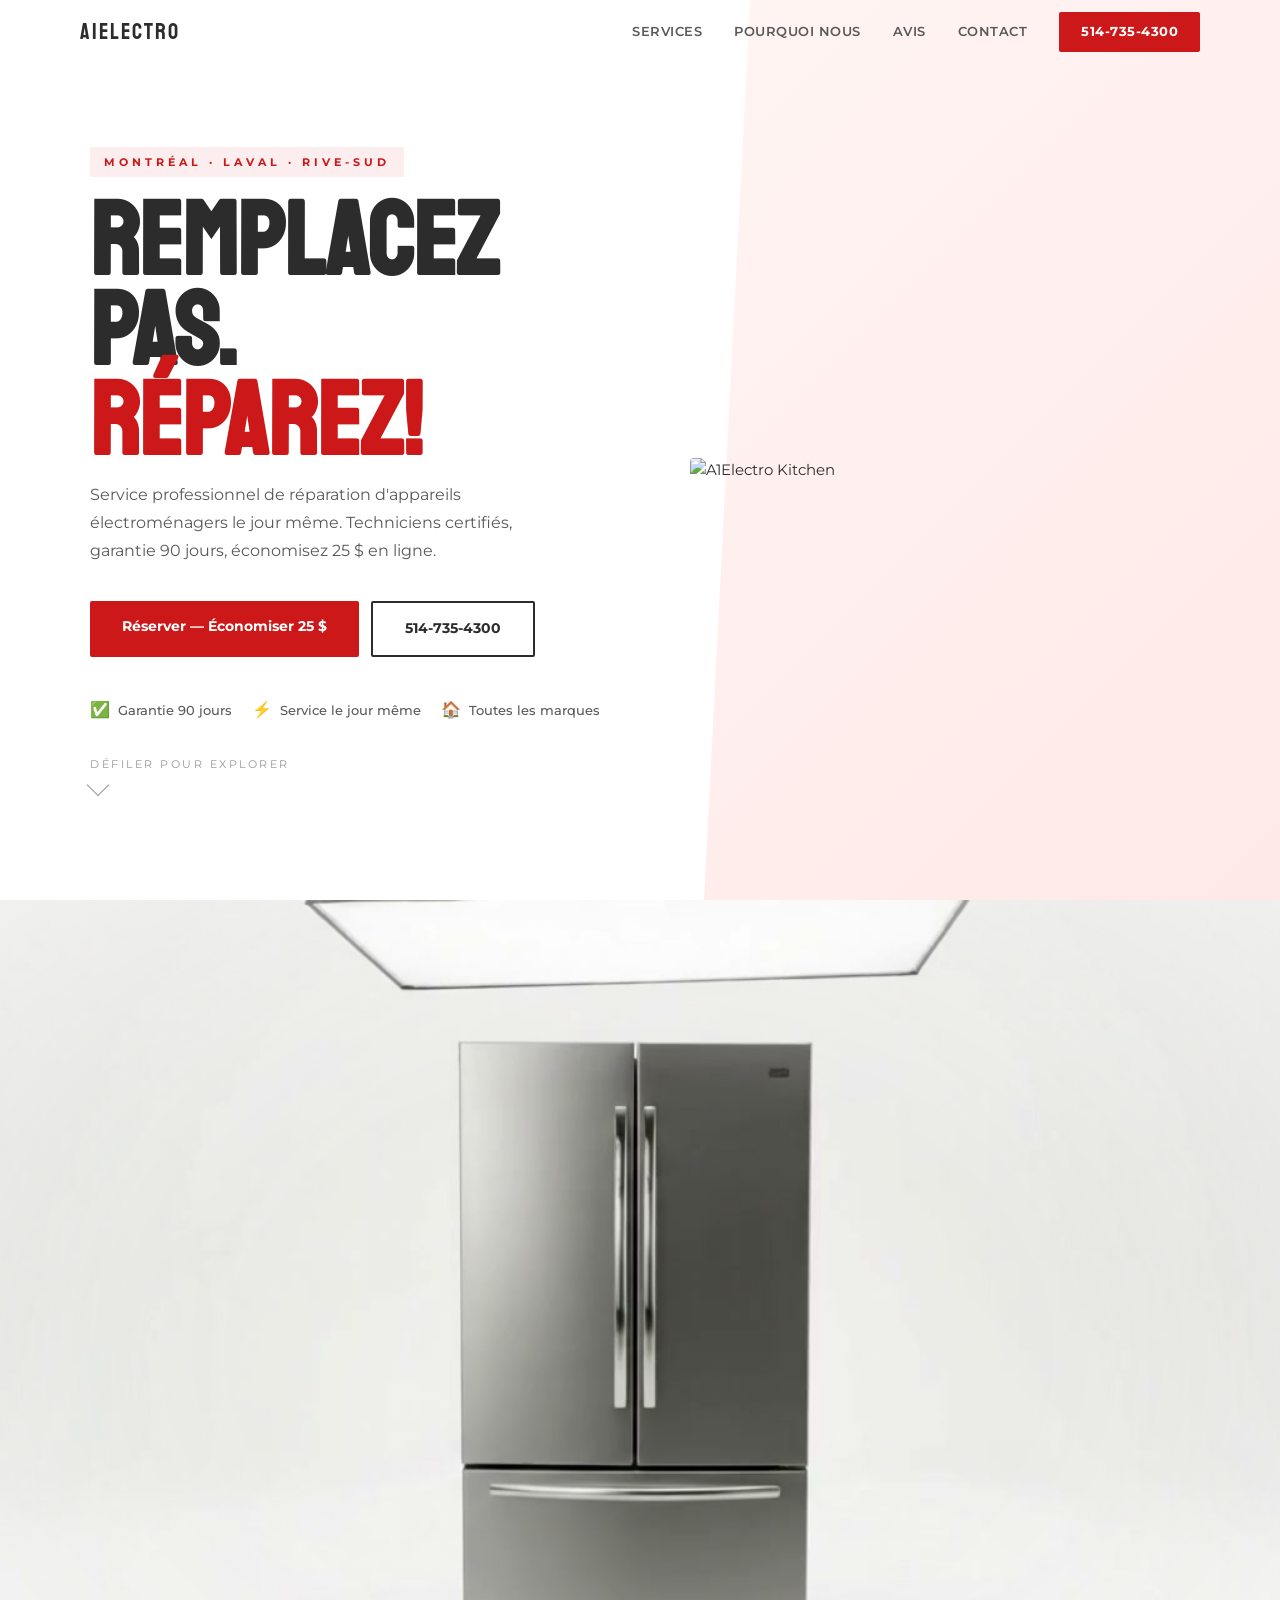
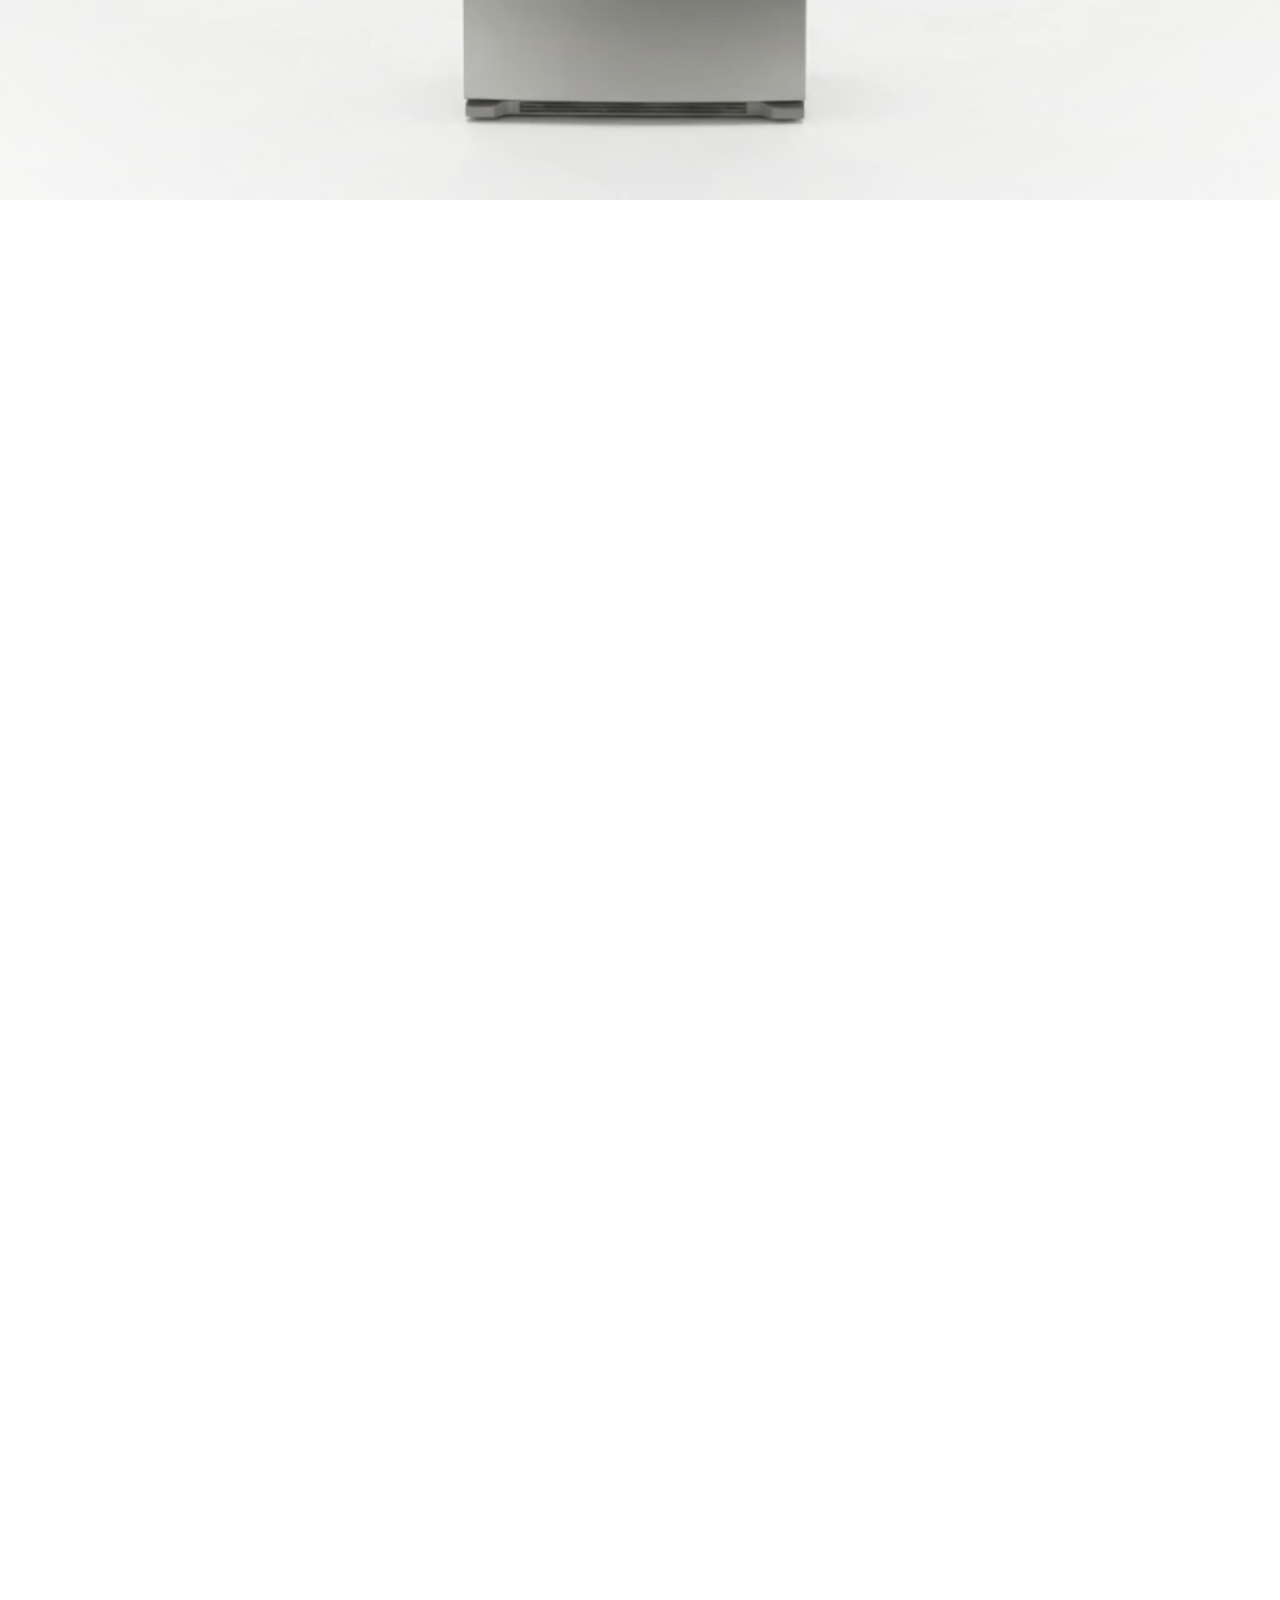
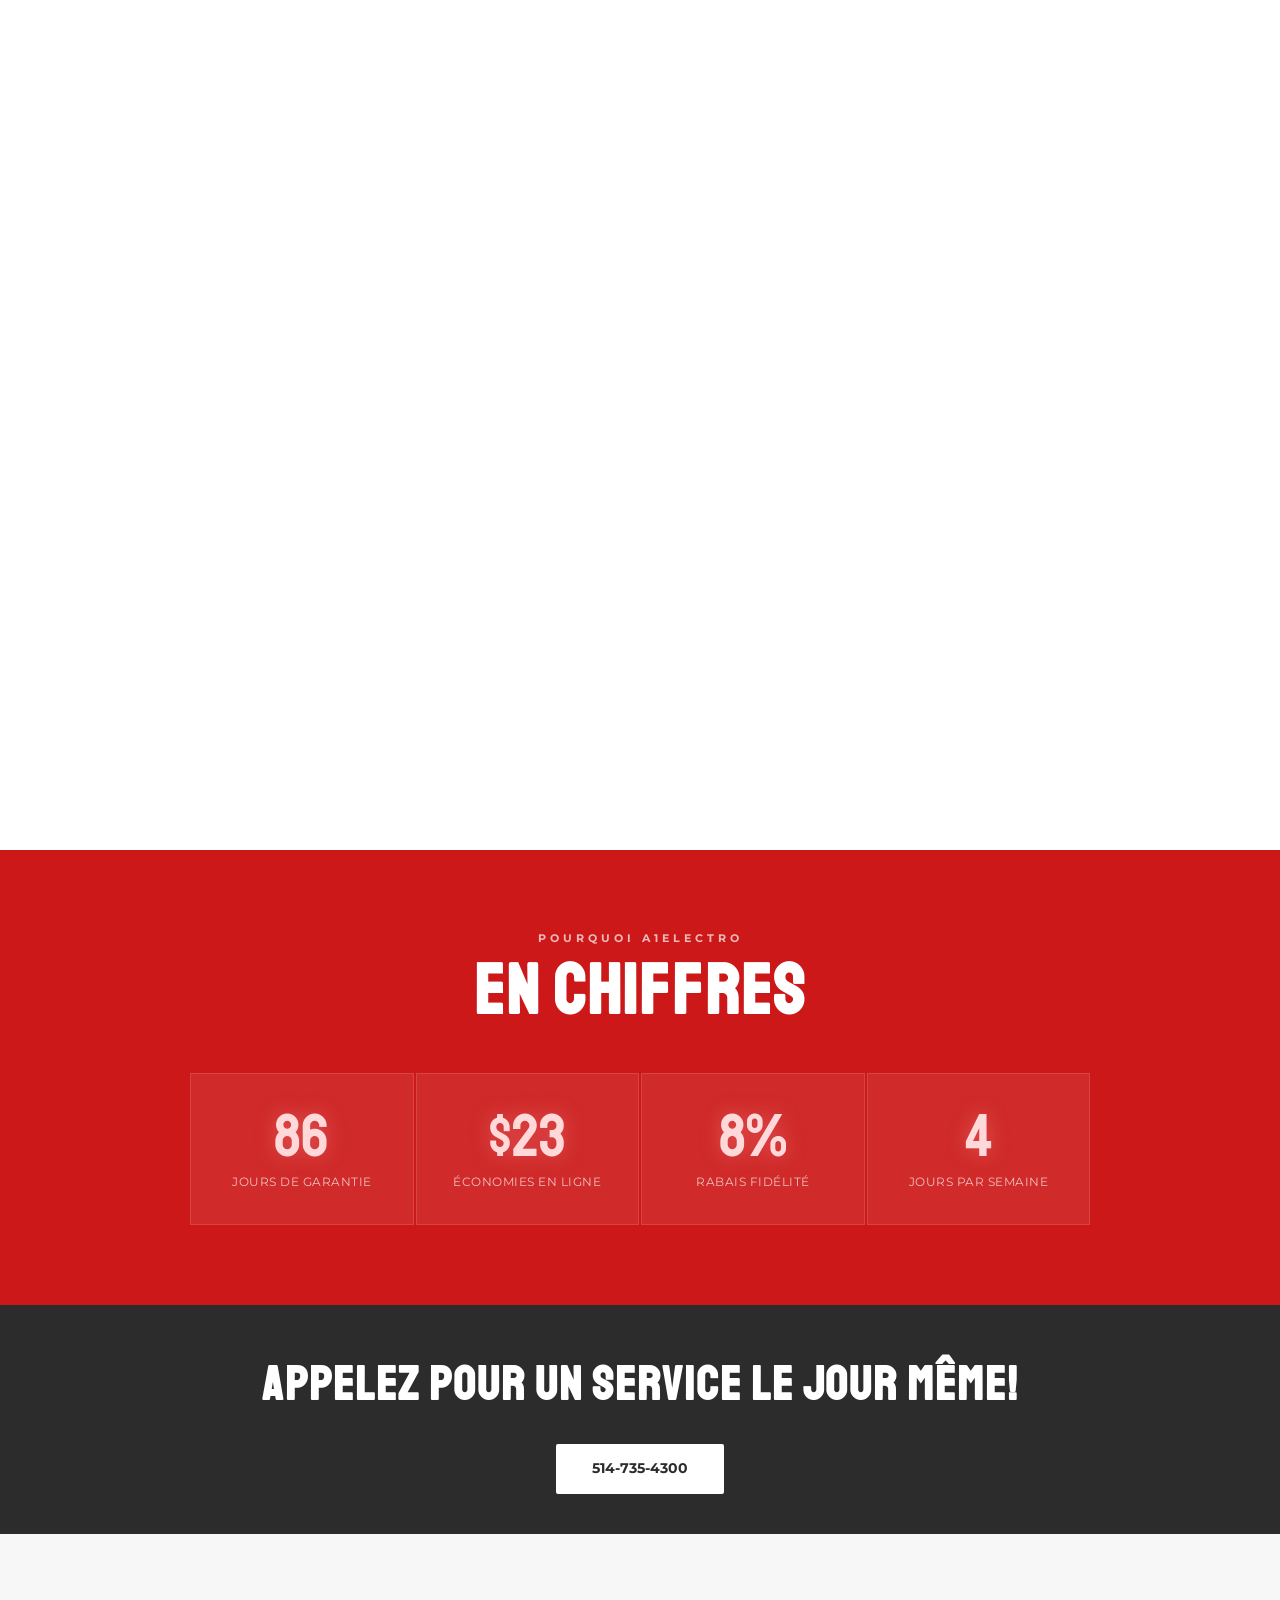
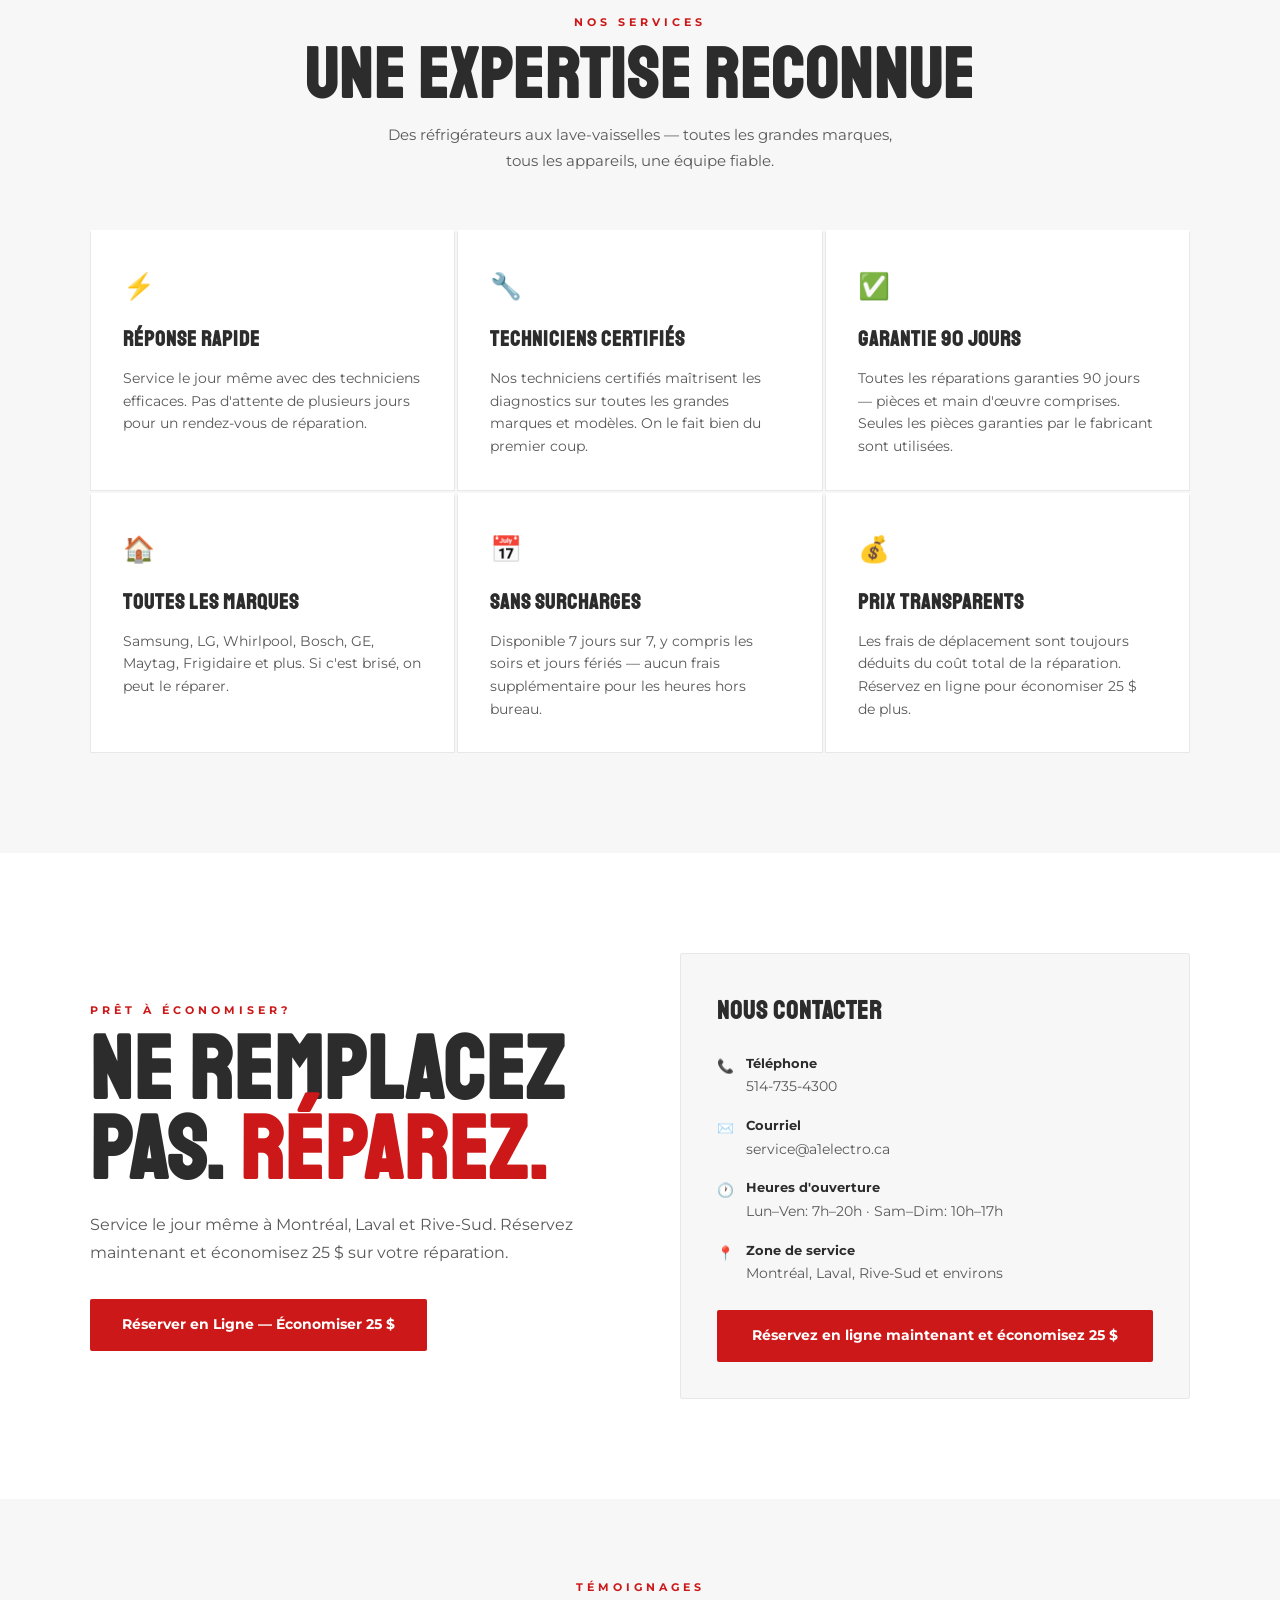
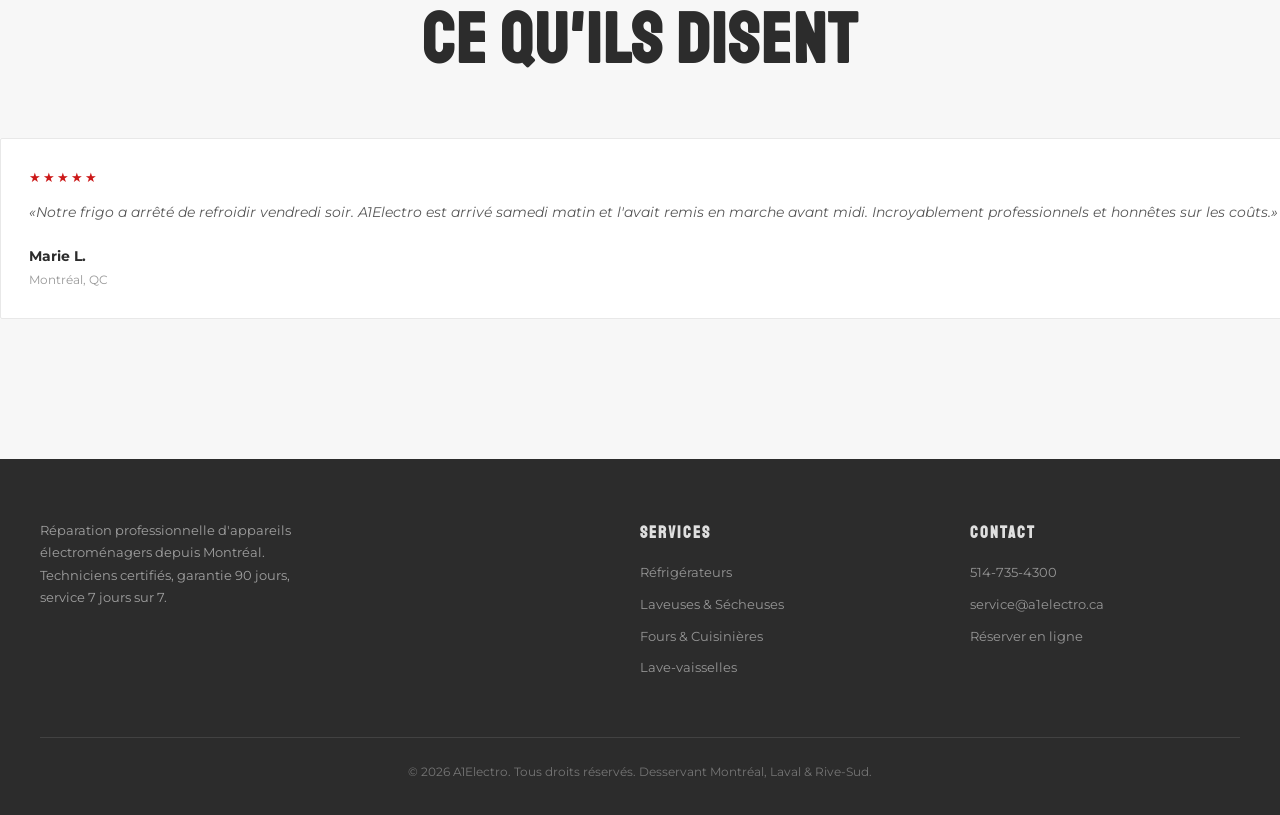
==== commit 9c214a85: "Remove V2 debug badge from light-theme version Co-Authored-By: Claude Sonnet 4.6 <noreply@anthropic." ====
--- a/index-v2.html
+++ b/index-v2.html
@@ -303,20 +303,11 @@
     .footer-bottom { border-top: 1px solid rgba(255,255,255,0.1); padding-top: 24px; text-align: center; font-size: 0.78rem; color: rgba(255,255,255,0.35); }
     @media (max-width: 768px) { .footer-top { grid-template-columns: 1fr; gap: 32px; } }
 
-    /* ── Version badge ── */
-    .version-badge {
-      position: fixed; bottom: 20px; right: 20px; z-index: 9998;
-      background: var(--accent); color: #fff;
-      font-size: 0.7rem; font-weight: 700; letter-spacing: 1.5px; text-transform: uppercase;
-      padding: 6px 14px; border-radius: var(--radius);
-      box-shadow: 0 2px 12px rgba(var(--accent-rgb),0.4);
-    }
   </style>
 </head>
 <body>
 
   <div id="scrollProgress"></div>
-  <div class="version-badge">V2 — Light</div>
 
   <!-- Loader -->
   <div id="loader">
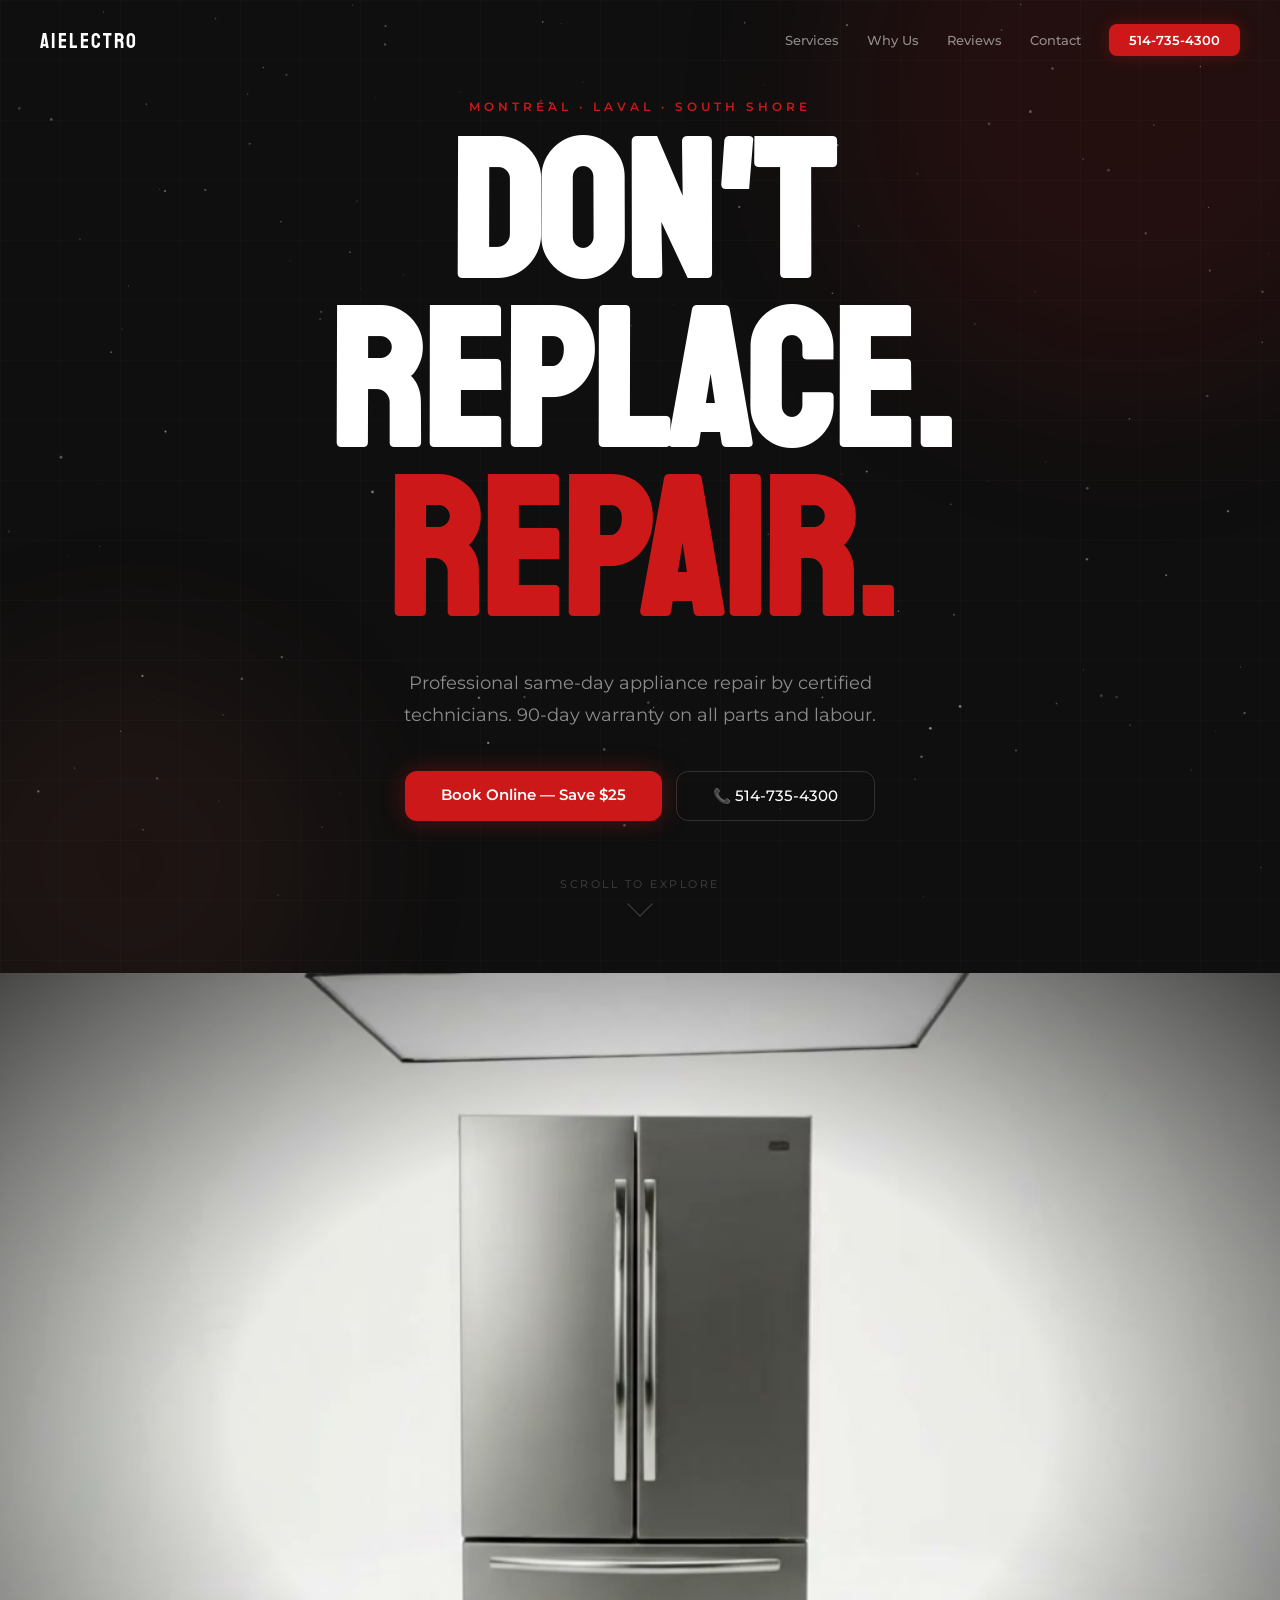
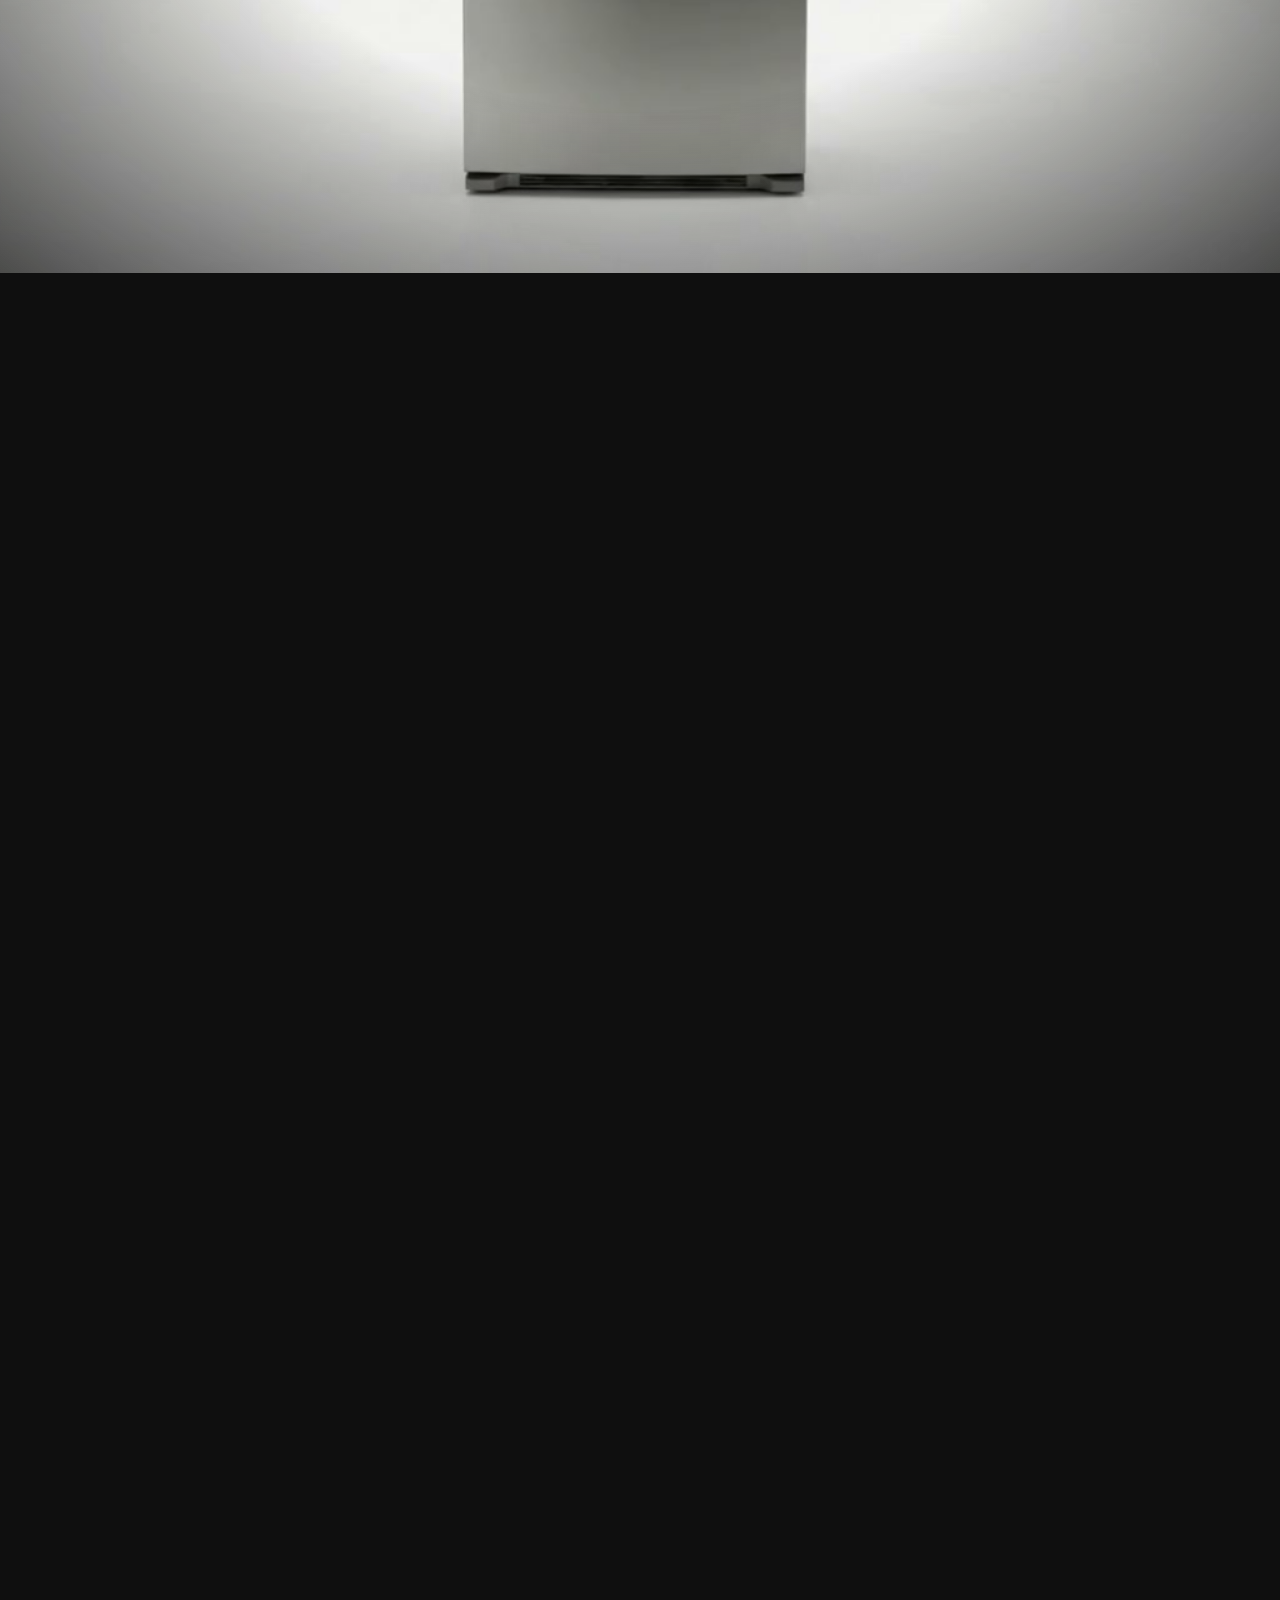
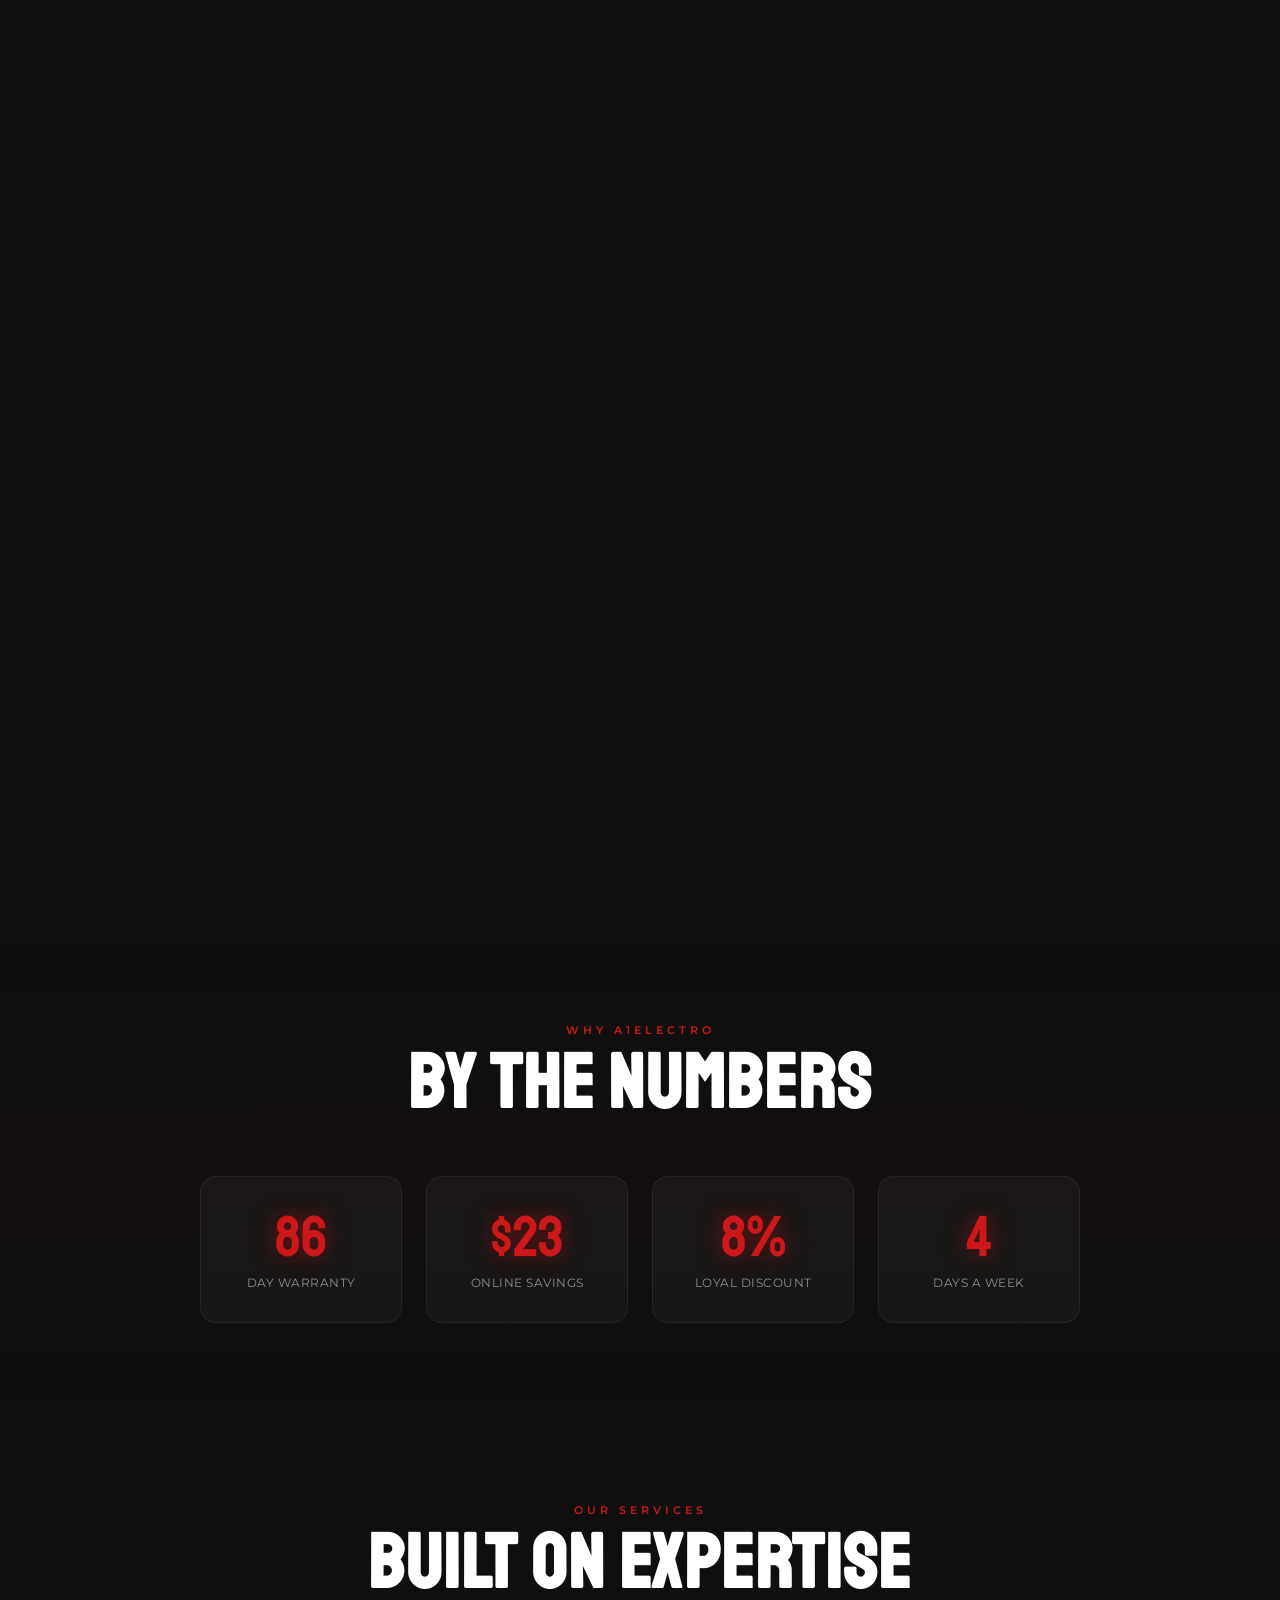
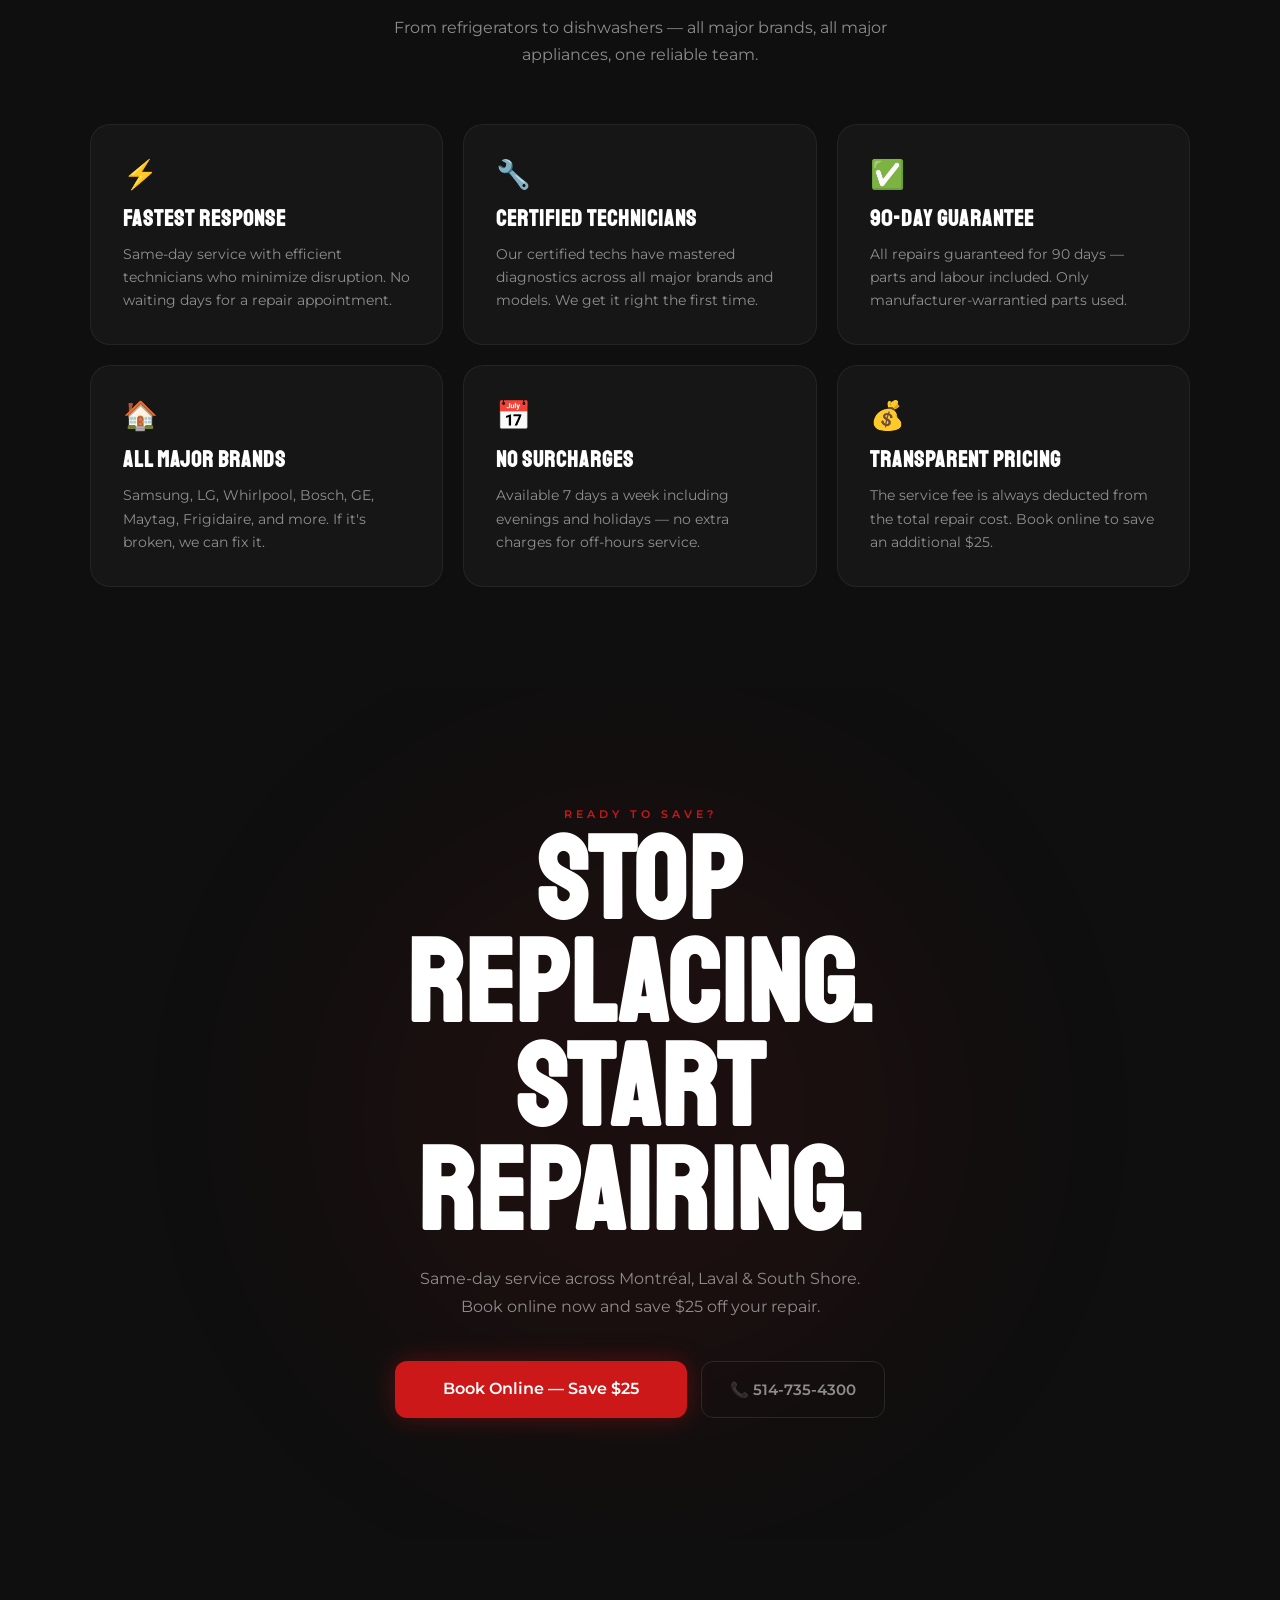
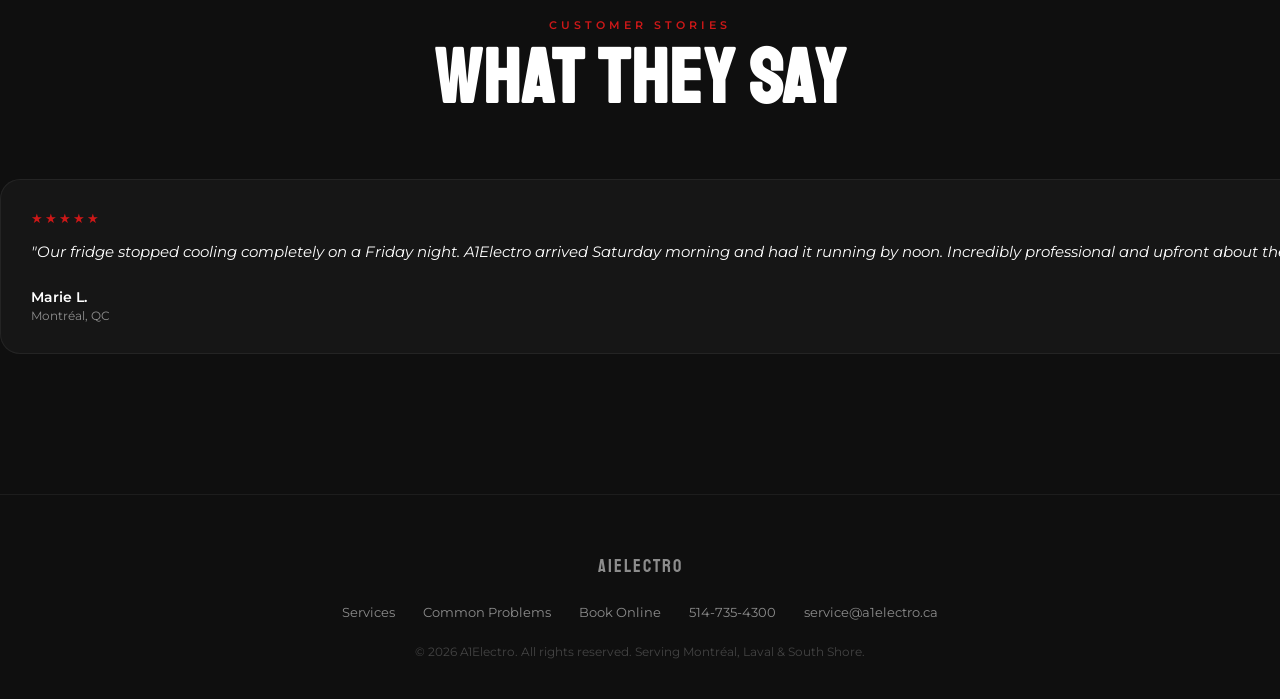
==== commit 187a974e: "Swap filenames: index.html=light brand, index-v2.html=dark Co-Authored-By: Claude Sonnet 4.6 <norepl" ====
--- a/index-v2.html
+++ b/index-v2.html
@@ -1,312 +1,920 @@
 <!DOCTYPE html>
-<html lang="fr-CA">
+<html lang="en">
+
 <head>
   <meta charset="UTF-8" />
   <meta name="viewport" content="width=device-width, initial-scale=1.0" />
-  <title>Réparation A1Électroménager — Service Professionnel</title>
-  <meta name="description" content="Service professionnel de réparation d'appareils électroménagers le jour même. Garantie 90 jours. Réservez en ligne et économisez 25 $." />
+  <title>A1Electro — Professional Appliance Repair</title>
+  <meta name="description"
+    content="Professional same-day appliance repair in Montréal, Laval &amp; South Shore. 90-day warranty. Book online and save $25." />
 
   <link rel="preconnect" href="https://fonts.googleapis.com" />
   <link rel="preconnect" href="https://fonts.gstatic.com" crossorigin />
-  <link href="https://fonts.googleapis.com/css2?family=Staatliches&family=Montserrat:wght@300;400;500;600;700&family=JetBrains+Mono:wght@400;500&display=swap" rel="stylesheet" />
+  <link
+    href="https://fonts.googleapis.com/css2?family=Staatliches&family=Montserrat:wght@300;400;500;600;700&family=JetBrains+Mono:wght@400;500&display=swap"
+    rel="stylesheet" />
 
   <style>
     :root {
       --accent: #CC1818;
-      --primary: #EE6C4E;
+      --accent-light: #EE6C4E;
       --accent-rgb: 204, 24, 24;
-      --primary-rgb: 238, 108, 78;
-      --bg: #FFFFFF;
-      --bg-alt: #F7F7F7;
-      --text-primary: #2C2C2C;
-      --text-secondary: #595959;
-      --text-muted: #999999;
-      --border: #E8E8E8;
-      --card-shadow: 0 2px 20px rgba(0,0,0,0.07);
-      --radius: 2px;
-    }
-
-    *, *::before, *::after { box-sizing: border-box; margin: 0; padding: 0; }
-    html { scroll-behavior: auto; }
+      --bg: #0F0F0F;
+      --card-bg: rgba(255, 255, 255, 0.03);
+      --card-border: rgba(255, 255, 255, 0.06);
+      --text-primary: #FFFFFF;
+      --text-secondary: rgba(255, 255, 255, 0.52);
+      --text-muted: rgba(255, 255, 255, 0.22);
+    }
+
+    *,
+    *::before,
+    *::after {
+      box-sizing: border-box;
+      margin: 0;
+      padding: 0;
+    }
+
+    html {
+      scroll-behavior: auto;
+    }
+
     body {
       background: var(--bg);
       color: var(--text-primary);
       font-family: 'Montserrat', sans-serif;
-      font-size: 15px;
-      line-height: 1.65;
       overflow-x: hidden;
     }
-    ::selection { background: var(--accent); color: #fff; }
-
-    ::-webkit-scrollbar { width: 4px; }
-    ::-webkit-scrollbar-track { background: #f0f0f0; }
-    ::-webkit-scrollbar-thumb { background: var(--accent); border-radius: 2px; }
+
+    ::selection {
+      background: var(--accent);
+      color: #fff;
+    }
+
+    ::-webkit-scrollbar {
+      width: 5px;
+    }
+
+    ::-webkit-scrollbar-track {
+      background: #1a1a1a;
+    }
+
+    ::-webkit-scrollbar-thumb {
+      background: linear-gradient(to bottom, var(--accent), var(--accent-light));
+      border-radius: 3px;
+    }
+
+    /* ── Starscape ── */
+    #starscape {
+      position: fixed;
+      inset: 0;
+      z-index: 0;
+      pointer-events: none;
+      opacity: 0.5;
+    }
 
     /* ── Scroll Progress ── */
     #scrollProgress {
-      position: fixed; top: 0; left: 0;
-      height: 3px; width: 0%;
-      background: linear-gradient(90deg, var(--accent), var(--primary));
+      position: fixed;
+      top: 0;
+      left: 0;
+      height: 3px;
+      width: 0%;
+      background: linear-gradient(90deg, var(--accent), var(--accent-light));
       z-index: 10000;
     }
 
     /* ── Loader ── */
     #loader {
-      position: fixed; inset: 0;
-      background: #fff;
+      position: fixed;
+      inset: 0;
+      background: var(--bg);
       z-index: 9999;
-      display: flex; align-items: center; justify-content: center;
-      transition: opacity 0.5s ease;
-    }
-    .loader-content { display: flex; flex-direction: column; align-items: center; gap: 18px; }
-    .loader-logo img { height: 36px; }
-    .loader-logo-fallback { font-family: 'Staatliches', sans-serif; font-size: 1.8rem; letter-spacing: 3px; color: var(--text-primary); display: none; }
-    .loader-text { font-size: 0.68rem; letter-spacing: 4px; text-transform: uppercase; color: var(--text-muted); }
-    .loader-bar-track { width: 180px; height: 2px; background: var(--border); }
-    .loader-bar-fill { height: 100%; width: 0%; background: var(--accent); transition: width 0.2s ease; }
+      display: flex;
+      align-items: center;
+      justify-content: center;
+      transition: opacity 0.6s ease;
+    }
+
+    .loader-content {
+      display: flex;
+      flex-direction: column;
+      align-items: center;
+      gap: 20px;
+    }
+
+    .loader-logo img {
+      height: 38px;
+      filter: brightness(0) invert(1);
+    }
+
+    .loader-logo-fallback {
+      font-family: 'Staatliches', sans-serif;
+      font-size: 2rem;
+      letter-spacing: 4px;
+      display: none;
+    }
+
+    .loader-text {
+      font-size: 0.7rem;
+      letter-spacing: 4px;
+      text-transform: uppercase;
+      color: var(--text-secondary);
+    }
+
+    .loader-bar-track {
+      width: 200px;
+      height: 3px;
+      background: rgba(255, 255, 255, 0.08);
+      border-radius: 2px;
+      overflow: hidden;
+    }
+
+    .loader-bar-fill {
+      height: 100%;
+      width: 0%;
+      background: linear-gradient(90deg, var(--accent), var(--accent-light));
+      transition: width 0.2s ease;
+    }
 
     /* ── Navbar ── */
     #navbar {
-      position: fixed; top: 0; left: 0; right: 0; z-index: 1000;
-      background: transparent;
-      transition: background 0.3s ease, box-shadow 0.3s ease;
-    }
-    #navbar.nav-scrolled {
-      background: rgba(255,255,255,0.97);
-      box-shadow: 0 1px 0 var(--border);
-      backdrop-filter: blur(12px);
-      -webkit-backdrop-filter: blur(12px);
-    }
+      position: fixed;
+      top: 12px;
+      left: 0;
+      right: 0;
+      z-index: 1000;
+      transition: all 0.4s cubic-bezier(0.16, 1, 0.3, 1);
+    }
+
     .nav-inner {
-      max-width: 1200px; margin: 0 auto;
-      padding: 0 40px; height: 64px;
-      display: flex; align-items: center; justify-content: space-between;
-    }
-    .nav-logo { display: flex; align-items: center; gap: 10px; text-decoration: none; }
-    .nav-logo img { height: 28px; }
-    .nav-logo-text { font-family: 'Staatliches', sans-serif; font-size: 1.4rem; letter-spacing: 2px; color: var(--text-primary); display: none; }
-    .nav-links { display: flex; align-items: center; gap: 32px; }
-    .nav-links a { color: var(--text-secondary); text-decoration: none; font-size: 0.82rem; font-weight: 600; letter-spacing: 0.5px; text-transform: uppercase; transition: color 0.2s; }
-    .nav-links a:hover { color: var(--accent); }
+      max-width: 100%;
+      margin: 0 auto;
+      padding: 12px 40px;
+      display: flex;
+      justify-content: space-between;
+      align-items: center;
+      transition: all 0.4s cubic-bezier(0.16, 1, 0.3, 1);
+    }
+
+    #navbar.nav-scrolled .nav-inner {
+      max-width: 840px;
+      background: rgba(12, 12, 12, 0.88);
+      border: 1px solid var(--card-border);
+      backdrop-filter: blur(24px);
+      -webkit-backdrop-filter: blur(24px);
+      border-radius: 100px;
+      padding: 10px 24px;
+    }
+
+    .nav-logo {
+      display: flex;
+      align-items: center;
+      gap: 10px;
+      text-decoration: none;
+    }
+
+    .nav-logo img {
+      height: 26px;
+      filter: brightness(0) invert(1);
+    }
+
+    .nav-logo-text {
+      font-family: 'Staatliches', sans-serif;
+      font-size: 1.35rem;
+      letter-spacing: 2px;
+      color: #fff;
+      display: none;
+    }
+
+    .nav-links {
+      display: flex;
+      align-items: center;
+      gap: 28px;
+    }
+
+    .nav-links a {
+      color: var(--text-secondary);
+      text-decoration: none;
+      font-size: 0.82rem;
+      font-weight: 500;
+      transition: color 0.2s;
+    }
+
+    .nav-links a:hover {
+      color: #fff;
+    }
+
     .nav-cta {
-      background: var(--accent) !important; color: #fff !important;
-      padding: 9px 22px !important; border-radius: var(--radius);
-      font-weight: 700 !important; font-size: 0.82rem !important;
-      transition: background 0.2s, transform 0.2s !important;
-    }
-    .nav-cta:hover { background: #aa1212 !important; transform: translateY(-1px) !important; color: #fff !important; }
-    @media (max-width: 768px) { .nav-links { display: none; } }
+      background: var(--accent) !important;
+      color: #fff !important;
+      padding: 8px 20px !important;
+      border-radius: 8px;
+      font-weight: 600 !important;
+      box-shadow: 0 0 16px rgba(var(--accent-rgb), 0.3);
+      transition: box-shadow 0.25s ease, transform 0.25s ease !important;
+    }
+
+    .nav-cta:hover {
+      box-shadow: 0 0 28px rgba(var(--accent-rgb), 0.55) !important;
+      transform: translateY(-1px) !important;
+      color: #fff !important;
+    }
+
+    @media (max-width: 768px) {
+      .nav-links {
+        display: none;
+      }
+    }
 
     /* ── Hero ── */
     #hero {
       min-height: 100vh;
-      display: flex; align-items: center; justify-content: center;
-      position: relative; overflow: hidden;
+      display: flex;
+      align-items: center;
+      justify-content: center;
+      position: relative;
+      overflow: hidden;
+      z-index: 1;
       padding: 100px 32px 60px;
-      background: #fff;
-    }
-    .hero-stripe {
-      position: absolute; top: 0; right: 0;
-      width: 45%; height: 100%;
-      background: linear-gradient(135deg, #FFF5F3, #FFE8E8);
-      clip-path: polygon(8% 0, 100% 0, 100% 100%, 0% 100%);
-    }
-    .hero-content { position: relative; z-index: 2; max-width: 1100px; width: 100%; margin: 0 auto; display: grid; grid-template-columns: 1fr 1fr; gap: 60px; align-items: center; }
-    .hero-text { }
+    }
+
+    .hero-bg {
+      position: absolute;
+      inset: 0;
+      pointer-events: none;
+    }
+
+    .orb {
+      position: absolute;
+      border-radius: 50%;
+      filter: blur(90px);
+    }
+
+    .orb-1 {
+      width: 600px;
+      height: 600px;
+      background: var(--accent);
+      top: -200px;
+      right: -150px;
+      opacity: 0.11;
+    }
+
+    .orb-2 {
+      width: 420px;
+      height: 420px;
+      background: var(--accent-light);
+      bottom: -100px;
+      left: -80px;
+      opacity: 0.07;
+    }
+
+    .grid-overlay {
+      position: absolute;
+      inset: 0;
+      background-image:
+        linear-gradient(rgba(255, 255, 255, 0.016) 1px, transparent 1px),
+        linear-gradient(90deg, rgba(255, 255, 255, 0.016) 1px, transparent 1px);
+      background-size: 60px 60px;
+    }
+
+    .hero-content {
+      position: relative;
+      z-index: 2;
+      text-align: center;
+      max-width: 960px;
+    }
+
     .hero-eyebrow {
-      display: inline-block;
-      font-size: 0.7rem; letter-spacing: 4px; text-transform: uppercase;
-      color: var(--accent); font-weight: 700;
-      background: rgba(204,24,24,0.07); padding: 6px 14px;
-      border-radius: var(--radius); margin-bottom: 20px;
-    }
+      display: block;
+      font-size: 0.72rem;
+      letter-spacing: 4px;
+      text-transform: uppercase;
+      color: var(--accent);
+      font-weight: 600;
+      margin-bottom: 18px;
+    }
+
     .hero-title {
       font-family: 'Staatliches', sans-serif;
-      font-size: clamp(4rem, 8vw, 7.5rem);
-      line-height: 0.88; text-transform: uppercase;
-      color: var(--text-primary); margin-bottom: 14px;
-    }
-    .hero-title .accent { color: var(--accent); }
-    .hero-title .accent-primary { color: var(--primary); }
+      font-size: clamp(5.5rem, 15vw, 12rem);
+      line-height: 0.88;
+      text-transform: uppercase;
+      margin-bottom: 28px;
+    }
+
+    .hero-title .accent {
+      color: var(--accent);
+    }
+
     .hero-subtitle {
-      font-size: 1rem; color: var(--text-secondary);
-      max-width: 460px; line-height: 1.75; margin-bottom: 36px;
-    }
-    .hero-buttons { display: flex; gap: 12px; flex-wrap: wrap; margin-bottom: 40px; }
+      font-size: clamp(0.95rem, 2vw, 1.15rem);
+      color: var(--text-secondary);
+      max-width: 520px;
+      margin: 0 auto 40px;
+      line-height: 1.75;
+    }
+
+    .hero-buttons {
+      display: flex;
+      gap: 14px;
+      justify-content: center;
+      flex-wrap: wrap;
+      margin-bottom: 56px;
+    }
+
     .btn-primary {
-      background: var(--accent); color: #fff;
-      padding: 14px 32px; border-radius: var(--radius);
-      font-weight: 700; font-size: 0.9rem; text-decoration: none;
-      transition: background 0.2s, transform 0.2s;
+      background: var(--accent);
+      color: #fff;
+      padding: 15px 36px;
+      border-radius: 12px;
+      font-weight: 600;
+      font-size: 0.92rem;
+      text-decoration: none;
+      box-shadow: 0 0 24px rgba(var(--accent-rgb), 0.35);
+      transition: box-shadow 0.3s ease, transform 0.3s ease;
       display: inline-block;
     }
-    .btn-primary:hover { background: #aa1212; transform: translateY(-1px); }
+
+    .btn-primary:hover {
+      box-shadow: 0 0 44px rgba(var(--accent-rgb), 0.6);
+      transform: translateY(-2px);
+    }
+
     .btn-secondary {
-      background: transparent; color: var(--text-primary);
-      padding: 14px 32px; border: 2px solid var(--text-primary);
-      border-radius: var(--radius); font-weight: 700; font-size: 0.9rem; text-decoration: none;
-      transition: border-color 0.2s, color 0.2s;
+      background: transparent;
+      color: #fff;
+      padding: 15px 36px;
+      border: 1px solid rgba(255, 255, 255, 0.14);
+      border-radius: 12px;
+      font-weight: 500;
+      font-size: 0.92rem;
+      text-decoration: none;
+      transition: border-color 0.3s, background 0.3s;
       display: inline-block;
     }
-    .btn-secondary:hover { border-color: var(--accent); color: var(--accent); }
-    .hero-badges { display: flex; gap: 20px; flex-wrap: wrap; }
-    .badge { display: flex; align-items: center; gap: 8px; font-size: 0.8rem; color: var(--text-secondary); font-weight: 500; }
-    .badge-icon { font-size: 1rem; }
-    .hero-visual { position: relative; display: flex; align-items: center; justify-content: center; }
-    .hero-image-wrap { width: 100%; max-width: 480px; }
-    .hero-image-wrap img { width: 100%; border-radius: 4px; }
+
+    .btn-secondary:hover {
+      border-color: rgba(255, 255, 255, 0.32);
+      background: rgba(255, 255, 255, 0.04);
+    }
+
     .scroll-hint {
-      display: flex; flex-direction: column; align-items: flex-start; gap: 6px;
-      color: var(--text-muted); font-size: 0.68rem; letter-spacing: 2.5px; text-transform: uppercase;
-      margin-top: 32px;
+      display: flex;
+      flex-direction: column;
+      align-items: center;
+      gap: 8px;
+      color: var(--text-muted);
+      font-size: 0.7rem;
+      letter-spacing: 2.5px;
+      text-transform: uppercase;
       animation: bounceHint 2.2s ease-in-out infinite;
     }
-    .scroll-arrow { width: 16px; height: 16px; border-right: 1.5px solid currentColor; border-bottom: 1.5px solid currentColor; transform: rotate(45deg); margin-top: -2px; }
-    @keyframes bounceHint { 0%,100% { transform: translateY(0); opacity: 0.4; } 50% { transform: translateY(6px); opacity: 0.8; } }
-    @media (max-width: 900px) {
-      .hero-content { grid-template-columns: 1fr; }
-      .hero-visual { display: none; }
-      .hero-stripe { display: none; }
-    }
-
-    /* ── Section divider ── */
-    .section-divider { width: 48px; height: 3px; background: var(--accent); margin-bottom: 24px; }
+
+    .scroll-arrow {
+      width: 18px;
+      height: 18px;
+      border-right: 1.5px solid currentColor;
+      border-bottom: 1.5px solid currentColor;
+      transform: rotate(45deg);
+      margin-top: -4px;
+    }
+
+    @keyframes bounceHint {
+
+      0%,
+      100% {
+        transform: translateY(0);
+        opacity: 0.35;
+      }
+
+      50% {
+        transform: translateY(7px);
+        opacity: 0.75;
+      }
+    }
 
     /* ── Scroll Animation ── */
-    .scroll-animation { height: 350vh; position: relative; z-index: 1; background: #fff; }
-    .scroll-sticky { position: sticky; top: 0; height: 100vh; width: 100%; overflow: hidden; background: #fff; }
-    #frameCanvas { position: absolute; top: 0; left: 0; will-change: contents; transform: translateZ(0); }
-    /* Light vignette — fades canvas into white */
+    .scroll-animation {
+      height: 350vh;
+      position: relative;
+      z-index: 1;
+    }
+
+    .scroll-sticky {
+      position: sticky;
+      top: 0;
+      height: 100vh;
+      width: 100%;
+      overflow: hidden;
+    }
+
+    #frameCanvas {
+      position: absolute;
+      top: 0;
+      left: 0;
+      will-change: contents;
+      transform: translateZ(0);
+      image-rendering: auto;
+    }
+
     .canvas-vignette {
-      position: absolute; inset: 0;
-      background: radial-gradient(ellipse at center, transparent 42%, rgba(255,255,255,0.65) 100%);
-      pointer-events: none; z-index: 2;
-    }
-    @media (max-width: 1024px) { .scroll-animation { height: 300vh; } }
-    @media (max-width: 768px)  { .scroll-animation { height: 250vh; } }
-
-    /* ── Annotation Cards (light) ── */
+      position: absolute;
+      inset: 0;
+      background: radial-gradient(ellipse at center, transparent 45%, rgba(15, 15, 15, 0.72) 100%);
+      pointer-events: none;
+      z-index: 2;
+    }
+
+    @media (max-width: 1024px) {
+      .scroll-animation {
+        height: 300vh;
+      }
+    }
+
+    @media (max-width: 768px) {
+      .scroll-animation {
+        height: 250vh;
+      }
+    }
+
+    /* ── Annotation Cards ── */
     .annotation-card {
-      position: absolute; bottom: 8vh; left: 5vw; max-width: 340px;
-      background: #fff;
-      border: 1px solid var(--border);
-      border-left: 3px solid var(--accent);
-      border-radius: var(--radius);
-      padding: 24px 26px;
-      box-shadow: var(--card-shadow);
-      opacity: 0; transform: translateY(16px);
-      transition: opacity 0.4s ease, transform 0.4s ease;
-      pointer-events: none; z-index: 10;
-    }
-    .annotation-card.visible { opacity: 1; transform: translateY(0); pointer-events: auto; }
-    .card-number { font-family: 'JetBrains Mono', monospace; font-size: 0.62rem; color: var(--accent); letter-spacing: 2px; text-transform: uppercase; margin-bottom: 8px; }
-    .card-title { font-family: 'Staatliches', sans-serif; font-size: 1.6rem; letter-spacing: 0.5px; text-transform: uppercase; color: var(--text-primary); margin-bottom: 8px; line-height: 1; }
-    .card-desc { font-size: 0.82rem; color: var(--text-secondary); line-height: 1.65; margin-bottom: 14px; }
-    .card-stat { border-top: 1px solid var(--border); padding-top: 12px; }
-    .card-stat-number { font-family: 'Staatliches', sans-serif; font-size: 1.6rem; color: var(--accent); display: block; line-height: 1; }
-    .card-stat-label { font-size: 0.68rem; color: var(--text-muted); letter-spacing: 1px; text-transform: uppercase; margin-top: 3px; display: block; }
+      position: absolute;
+      bottom: 8vh;
+      left: 5vw;
+      max-width: 340px;
+      background: rgba(8, 8, 8, 0.82);
+      border: 1px solid rgba(204, 24, 24, 0.18);
+      backdrop-filter: blur(24px);
+      -webkit-backdrop-filter: blur(24px);
+      border-radius: 20px;
+      padding: 26px 28px;
+      opacity: 0;
+      transform: translateY(18px);
+      transition: opacity 0.45s ease, transform 0.45s ease;
+      pointer-events: none;
+      z-index: 10;
+    }
+
+    .annotation-card.visible {
+      opacity: 1;
+      transform: translateY(0);
+      pointer-events: auto;
+    }
+
+    .card-number {
+      font-family: 'JetBrains Mono', monospace;
+      font-size: 0.65rem;
+      color: var(--accent);
+      letter-spacing: 2px;
+      text-transform: uppercase;
+      margin-bottom: 10px;
+    }
+
+    .card-title {
+      font-family: 'Staatliches', sans-serif;
+      font-size: 1.7rem;
+      letter-spacing: 1px;
+      text-transform: uppercase;
+      margin-bottom: 8px;
+      line-height: 1;
+    }
+
+    .card-desc {
+      font-size: 0.83rem;
+      color: var(--text-secondary);
+      line-height: 1.65;
+      margin-bottom: 16px;
+    }
+
+    .card-stat {
+      border-top: 1px solid rgba(255, 255, 255, 0.07);
+      padding-top: 13px;
+    }
+
+    .card-stat-number {
+      font-family: 'Staatliches', sans-serif;
+      font-size: 1.7rem;
+      color: var(--accent);
+      display: block;
+      line-height: 1;
+    }
+
+    .card-stat-label {
+      font-size: 0.7rem;
+      color: var(--text-muted);
+      letter-spacing: 1px;
+      text-transform: uppercase;
+      margin-top: 4px;
+      display: block;
+    }
+
     @media (max-width: 768px) {
-      .annotation-card { bottom: 2vh; left: 3vw; right: 3vw; max-width: none; padding: 12px 16px; display: flex; align-items: center; gap: 12px; }
-      .card-desc, .card-stat { display: none; }
-      .card-number { margin-bottom: 0; }
-      .card-title { font-size: 1.05rem; }
+      .annotation-card {
+        bottom: 2vh;
+        left: 3vw;
+        right: 3vw;
+        max-width: none;
+        padding: 12px 16px;
+        display: flex;
+        align-items: center;
+        gap: 14px;
+        border-radius: 14px;
+      }
+
+      .card-desc,
+      .card-stat {
+        display: none;
+      }
+
+      .card-number {
+        margin-bottom: 0;
+      }
+
+      .card-title {
+        font-size: 1.1rem;
+      }
     }
 
     /* ── Section Helpers ── */
-    .section-label { display: block; font-size: 0.68rem; letter-spacing: 4px; text-transform: uppercase; color: var(--accent); font-weight: 700; margin-bottom: 10px; }
-    .section-title { font-family: 'Staatliches', sans-serif; font-size: clamp(2.4rem, 5.5vw, 4.5rem); text-transform: uppercase; letter-spacing: 2px; line-height: 0.95; color: var(--text-primary); margin-bottom: 14px; }
-    .section-subtitle { font-size: 0.95rem; color: var(--text-secondary); line-height: 1.7; }
+    .section-label {
+      display: block;
+      font-size: 0.68rem;
+      letter-spacing: 4px;
+      text-transform: uppercase;
+      color: var(--accent);
+      font-weight: 600;
+      margin-bottom: 10px;
+    }
+
+    .section-title {
+      font-family: 'Staatliches', sans-serif;
+      font-size: clamp(2.6rem, 6vw, 5rem);
+      text-transform: uppercase;
+      letter-spacing: 2px;
+      line-height: 0.95;
+      margin-bottom: 14px;
+    }
+
+    .section-subtitle {
+      font-size: 1rem;
+      color: var(--text-secondary);
+      line-height: 1.7;
+    }
 
     /* ── Specs ── */
     #specs {
+      position: relative;
+      z-index: 1;
+      padding: 100px 32px;
+      text-align: center;
+      background: linear-gradient(180deg, transparent, rgba(204, 24, 24, 0.025) 50%, transparent);
+    }
+
+    .specs-header {
+      margin-bottom: 56px;
+    }
+
+    .specs-grid {
+      display: grid;
+      grid-template-columns: repeat(4, 1fr);
+      gap: 24px;
+      max-width: 880px;
+      margin: 0 auto;
+    }
+
+    .spec-item {
+      padding: 32px 16px;
+      background: var(--card-bg);
+      border: 1px solid var(--card-border);
+      border-radius: 16px;
+      transition: border-color 0.3s;
+    }
+
+    .spec-item:hover {
+      border-color: rgba(var(--accent-rgb), 0.22);
+    }
+
+    .spec-number {
+      font-family: 'Staatliches', sans-serif;
+      font-size: 3.6rem;
+      display: block;
+      line-height: 1;
+      transition: color 0.3s, text-shadow 0.3s;
+    }
+
+    .spec-number.counting {
+      color: var(--accent);
+      text-shadow: 0 0 22px rgba(var(--accent-rgb), 0.5);
+    }
+
+    .spec-label {
+      font-size: 0.75rem;
+      color: var(--text-secondary);
+      margin-top: 8px;
+      display: block;
+      text-transform: uppercase;
+      letter-spacing: 0.5px;
+    }
+
+    @media (max-width: 768px) {
+      .specs-grid {
+        grid-template-columns: repeat(2, 1fr);
+        gap: 16px;
+      }
+
+      .spec-number {
+        font-size: 2.8rem;
+      }
+    }
+
+    /* ── Features ── */
+    #features {
+      position: relative;
+      z-index: 1;
+      padding: 80px 32px 100px;
+    }
+
+    .features-header {
+      text-align: center;
+      margin-bottom: 56px;
+    }
+
+    .features-header .section-subtitle {
+      max-width: 520px;
+      margin: 0 auto;
+    }
+
+    .features-grid {
+      display: grid;
+      grid-template-columns: repeat(3, 1fr);
+      gap: 20px;
+      max-width: 1100px;
+      margin: 0 auto;
+    }
+
+    .feature-card {
+      background: var(--card-bg);
+      border: 1px solid var(--card-border);
+      border-radius: 20px;
+      padding: 32px;
+      transition: transform 0.3s, border-color 0.3s;
+    }
+
+    .feature-card:hover {
+      transform: translateY(-4px);
+      border-color: rgba(var(--accent-rgb), 0.2);
+    }
+
+    .feature-icon {
+      font-size: 1.75rem;
+      margin-bottom: 14px;
+      display: block;
+    }
+
+    .feature-card h3 {
+      font-family: 'Staatliches', sans-serif;
+      font-size: 1.4rem;
+      letter-spacing: 1px;
+      text-transform: uppercase;
+      margin-bottom: 10px;
+    }
+
+    .feature-card p {
+      font-size: 0.875rem;
+      color: var(--text-secondary);
+      line-height: 1.65;
+    }
+
+    @media (max-width: 900px) {
+      .features-grid {
+        grid-template-columns: repeat(2, 1fr);
+      }
+    }
+
+    @media (max-width: 580px) {
+      .features-grid {
+        grid-template-columns: 1fr;
+      }
+    }
+
+    /* ── CTA ── */
+    #cta {
+      position: relative;
+      z-index: 1;
+      text-align: center;
+      padding: 120px 32px;
+      overflow: hidden;
+    }
+
+    .cta-orb {
+      position: absolute;
+      width: 640px;
+      height: 640px;
+      border-radius: 50%;
       background: var(--accent);
-      padding: 80px 32px;
+      filter: blur(120px);
+      opacity: 0.07;
+      top: 50%;
+      left: 50%;
+      transform: translate(-50%, -50%);
+      pointer-events: none;
+    }
+
+    .cta-content {
+      position: relative;
+      z-index: 2;
+      max-width: 680px;
+      margin: 0 auto;
+    }
+
+    .cta-content h2 {
+      font-family: 'Staatliches', sans-serif;
+      font-size: clamp(3.5rem, 9vw, 7.5rem);
+      text-transform: uppercase;
+      letter-spacing: 2px;
+      line-height: 0.9;
+      margin-bottom: 20px;
+    }
+
+    .cta-content p {
+      color: var(--text-secondary);
+      font-size: 1rem;
+      margin-bottom: 40px;
+      line-height: 1.75;
+    }
+
+    .cta-buttons {
+      display: flex;
+      gap: 14px;
+      justify-content: center;
+      flex-wrap: wrap;
+    }
+
+    .btn-large {
+      font-size: 1rem;
+      padding: 18px 48px;
+    }
+
+    .btn-phone {
+      display: inline-flex;
+      align-items: center;
+      gap: 8px;
+      color: var(--text-secondary);
+      font-size: 0.95rem;
+      font-weight: 600;
+      text-decoration: none;
+      padding: 18px 28px;
+      border: 1px solid rgba(255, 255, 255, 0.1);
+      border-radius: 12px;
+      transition: color 0.3s, border-color 0.3s;
+    }
+
+    .btn-phone:hover {
+      color: #fff;
+      border-color: rgba(255, 255, 255, 0.25);
+    }
+
+    /* ── Testimonials ── */
+    #testimonials {
+      position: relative;
+      z-index: 1;
+      padding: 80px 0 100px;
+    }
+
+    .testimonials-header {
       text-align: center;
-    }
-    #specs .section-label { color: rgba(255,255,255,0.7); }
-    #specs .section-title { color: #fff; }
-    .specs-grid { display: grid; grid-template-columns: repeat(4,1fr); gap: 2px; max-width: 900px; margin: 48px auto 0; }
-    .spec-item { padding: 32px 16px; background: rgba(255,255,255,0.08); border: 1px solid rgba(255,255,255,0.12); text-align: center; transition: background 0.3s; }
-    .spec-item:hover { background: rgba(255,255,255,0.14); }
-    .spec-number { font-family: 'Staatliches', sans-serif; font-size: 3.8rem; display: block; line-height: 1; color: #fff; transition: color 0.3s; }
-    .spec-number.counting { color: #FFD9D9; text-shadow: 0 0 20px rgba(255,150,150,0.4); }
-    .spec-label { font-size: 0.72rem; color: rgba(255,255,255,0.7); margin-top: 6px; display: block; text-transform: uppercase; letter-spacing: 0.5px; }
-    @media (max-width: 768px) { .specs-grid { grid-template-columns: repeat(2,1fr); } .spec-number { font-size: 2.8rem; } }
-
-    /* ── Features ── */
-    #features { background: var(--bg-alt); padding: 80px 32px 100px; }
-    .features-header { text-align: center; margin-bottom: 56px; }
-    .features-header .section-subtitle { max-width: 520px; margin: 0 auto; }
-    .features-grid { display: grid; grid-template-columns: repeat(3,1fr); gap: 2px; max-width: 1100px; margin: 0 auto; }
-    .feature-card { background: #fff; padding: 32px; border: 1px solid var(--border); border-top: 3px solid transparent; transition: border-top-color 0.3s, transform 0.3s, box-shadow 0.3s; }
-    .feature-card:hover { border-top-color: var(--accent); transform: translateY(-3px); box-shadow: var(--card-shadow); }
-    .feature-icon { font-size: 1.6rem; margin-bottom: 14px; display: block; }
-    .feature-card h3 { font-family: 'Staatliches', sans-serif; font-size: 1.35rem; letter-spacing: 1px; text-transform: uppercase; margin-bottom: 10px; color: var(--text-primary); }
-    .feature-card p { font-size: 0.86rem; color: var(--text-secondary); line-height: 1.65; }
-    @media (max-width: 900px) { .features-grid { grid-template-columns: repeat(2,1fr); } }
-    @media (max-width: 580px) { .features-grid { grid-template-columns: 1fr; } }
-
-    /* ── Banner strip (matching original) ── */
-    .banner-strip {
-      background: var(--text-primary);
-      padding: 40px 32px;
+      padding: 0 32px;
+      margin-bottom: 48px;
+    }
+
+    .testimonials-track {
+      display: flex;
+      gap: 20px;
+      overflow-x: auto;
+      scroll-snap-type: x mandatory;
+      padding: 16px 32px 40px;
+      -webkit-overflow-scrolling: touch;
+      scrollbar-width: none;
+      cursor: grab;
+    }
+
+    .testimonials-track:active {
+      cursor: grabbing;
+    }
+
+    .testimonials-track::-webkit-scrollbar {
+      display: none;
+    }
+
+    .testimonial-card {
+      min-width: 340px;
+      scroll-snap-align: start;
+      background: var(--card-bg);
+      border: 1px solid var(--card-border);
+      border-radius: 20px;
+      padding: 30px;
+      flex-shrink: 0;
+      transition: border-color 0.3s;
+    }
+
+    .testimonial-card:hover {
+      border-color: rgba(var(--accent-rgb), 0.15);
+    }
+
+    .testimonial-stars {
+      color: var(--accent);
+      font-size: 0.82rem;
+      letter-spacing: 2px;
+      margin-bottom: 14px;
+    }
+
+    .testimonial-text {
+      font-size: 0.92rem;
+      color: #fff;
+      line-height: 1.75;
+      margin-bottom: 22px;
+      font-style: italic;
+    }
+
+    .author-name {
+      font-weight: 600;
+      font-size: 0.88rem;
+      display: block;
+    }
+
+    .author-role {
+      font-size: 0.78rem;
+      color: var(--text-secondary);
+      margin-top: 2px;
+      display: block;
+    }
+
+    /* ── Footer ── */
+    footer {
+      position: relative;
+      z-index: 1;
+      border-top: 1px solid var(--card-border);
+      padding: 60px 32px 40px;
       text-align: center;
     }
-    .banner-strip h2 { font-family: 'Staatliches', sans-serif; font-size: clamp(1.8rem, 4vw, 3rem); text-transform: uppercase; letter-spacing: 2px; color: #fff; margin-bottom: 20px; }
-    .banner-strip .btn-white {
-      background: #fff; color: var(--text-primary);
-      padding: 13px 36px; border-radius: var(--radius);
-      font-weight: 700; font-size: 0.9rem; text-decoration: none;
-      transition: background 0.2s, color 0.2s;
-      display: inline-block;
-    }
-    .banner-strip .btn-white:hover { background: var(--accent); color: #fff; }
-
-    /* ── CTA ── */
-    #cta { background: #fff; padding: 100px 32px; }
-    .cta-inner { max-width: 1100px; margin: 0 auto; display: grid; grid-template-columns: 1fr 1fr; gap: 80px; align-items: center; }
-    .cta-text h2 { font-family: 'Staatliches', sans-serif; font-size: clamp(3rem, 7vw, 6rem); text-transform: uppercase; letter-spacing: 2px; line-height: 0.9; margin-bottom: 20px; }
-    .cta-text p { color: var(--text-secondary); font-size: 1rem; line-height: 1.75; margin-bottom: 32px; }
-    .cta-contact { background: var(--bg-alt); border: 1px solid var(--border); padding: 36px; border-radius: var(--radius); }
-    .cta-contact h3 { font-family: 'Staatliches', sans-serif; font-size: 1.6rem; text-transform: uppercase; letter-spacing: 1px; margin-bottom: 20px; }
-    .contact-item { display: flex; align-items: flex-start; gap: 12px; margin-bottom: 16px; }
-    .contact-icon { font-size: 1.1rem; margin-top: 2px; }
-    .contact-item strong { display: block; font-size: 0.82rem; color: var(--text-primary); font-weight: 700; }
-    .contact-item span, .contact-item a { font-size: 0.85rem; color: var(--text-secondary); text-decoration: none; }
-    .contact-item a:hover { color: var(--accent); }
-    .cta-contact .btn-primary { width: 100%; text-align: center; margin-top: 24px; display: block; }
-    @media (max-width: 900px) { .cta-inner { grid-template-columns: 1fr; gap: 40px; } }
-
-    /* ── Testimonials ── */
-    #testimonials { background: var(--bg-alt); padding: 80px 0 100px; }
-    .testimonials-header { text-align: center; padding: 0 32px; margin-bottom: 48px; }
-    .testimonials-track { display: flex; gap: 16px; overflow-x: auto; scroll-snap-type: x mandatory; padding: 16px 32px 40px; -webkit-overflow-scrolling: touch; scrollbar-width: none; cursor: grab; }
-    .testimonials-track:active { cursor: grabbing; }
-    .testimonials-track::-webkit-scrollbar { display: none; }
-    .testimonial-card { min-width: 320px; scroll-snap-align: start; background: #fff; border: 1px solid var(--border); border-radius: var(--radius); padding: 28px; flex-shrink: 0; transition: box-shadow 0.3s, border-color 0.3s; }
-    .testimonial-card:hover { box-shadow: var(--card-shadow); border-color: rgba(var(--accent-rgb),0.2); }
-    .testimonial-stars { color: var(--accent); font-size: 0.8rem; letter-spacing: 2px; margin-bottom: 12px; }
-    .testimonial-text { font-size: 0.9rem; color: var(--text-secondary); line-height: 1.75; margin-bottom: 20px; font-style: italic; }
-    .author-name { font-weight: 700; font-size: 0.85rem; display: block; color: var(--text-primary); }
-    .author-role { font-size: 0.76rem; color: var(--text-muted); margin-top: 2px; display: block; }
-
-    /* ── Footer ── */
-    footer { background: var(--text-primary); padding: 60px 32px 32px; color: #fff; }
-    .footer-inner { max-width: 1200px; margin: 0 auto; }
-    .footer-top { display: grid; grid-template-columns: 2fr 1fr 1fr; gap: 60px; margin-bottom: 48px; }
-    .footer-brand img { height: 32px; filter: brightness(0) invert(1); margin-bottom: 16px; display: block; }
-    .footer-brand-text { font-family: 'Staatliches', sans-serif; font-size: 1.4rem; letter-spacing: 2px; display: none; margin-bottom: 16px; }
-    .footer-brand p { font-size: 0.83rem; color: rgba(255,255,255,0.55); line-height: 1.7; max-width: 280px; }
-    .footer-col h4 { font-family: 'Staatliches', sans-serif; font-size: 1.05rem; letter-spacing: 2px; text-transform: uppercase; margin-bottom: 16px; color: rgba(255,255,255,0.85); }
-    .footer-col a { display: block; font-size: 0.82rem; color: rgba(255,255,255,0.5); text-decoration: none; margin-bottom: 10px; transition: color 0.2s; }
-    .footer-col a:hover { color: #fff; }
-    .footer-bottom { border-top: 1px solid rgba(255,255,255,0.1); padding-top: 24px; text-align: center; font-size: 0.78rem; color: rgba(255,255,255,0.35); }
-    @media (max-width: 768px) { .footer-top { grid-template-columns: 1fr; gap: 32px; } }
-
+
+    .footer-inner {
+      max-width: 1100px;
+      margin: 0 auto;
+    }
+
+    .footer-brand {
+      display: flex;
+      align-items: center;
+      justify-content: center;
+      gap: 10px;
+      margin-bottom: 26px;
+    }
+
+    .footer-brand img {
+      height: 22px;
+      filter: brightness(0) invert(1);
+      opacity: 0.6;
+    }
+
+    .footer-brand-text {
+      font-family: 'Staatliches', sans-serif;
+      font-size: 1.15rem;
+      letter-spacing: 2px;
+      color: var(--text-secondary);
+    }
+
+    .footer-links {
+      display: flex;
+      justify-content: center;
+      gap: 28px;
+      flex-wrap: wrap;
+      margin-bottom: 24px;
+    }
+
+    .footer-links a {
+      color: var(--text-secondary);
+      text-decoration: none;
+      font-size: 0.83rem;
+      transition: color 0.2s;
+    }
+
+    .footer-links a:hover {
+      color: #fff;
+    }
+
+    .footer-copy {
+      color: var(--text-muted);
+      font-size: 0.78rem;
+    }
   </style>
 </head>
+
 <body>
 
+  <canvas id="starscape"></canvas>
   <div id="scrollProgress"></div>
 
   <!-- Loader -->
@@ -317,8 +925,10 @@
           onerror="this.style.display='none';document.querySelector('.loader-logo-fallback').style.display='block';" />
         <span class="loader-logo-fallback">A1ELECTRO</span>
       </div>
-      <p class="loader-text">Chargement</p>
-      <div class="loader-bar-track"><div class="loader-bar-fill" id="loaderBar"></div></div>
+      <p class="loader-text">Loading</p>
+      <div class="loader-bar-track">
+        <div class="loader-bar-fill" id="loaderBar"></div>
+      </div>
     </div>
   </div>
 
@@ -332,8 +942,8 @@
       </a>
       <div class="nav-links">
         <a href="#features">Services</a>
-        <a href="#specs">Pourquoi Nous</a>
-        <a href="#testimonials">Avis</a>
+        <a href="#specs">Why Us</a>
+        <a href="#testimonials">Reviews</a>
         <a href="#cta">Contact</a>
         <a href="tel:5147354300" class="nav-cta">514-735-4300</a>
       </div>
@@ -342,30 +952,23 @@
 
   <!-- Hero -->
   <section id="hero">
-    <div class="hero-stripe"></div>
+    <div class="hero-bg">
+      <div class="orb orb-1"></div>
+      <div class="orb orb-2"></div>
+      <div class="grid-overlay"></div>
+    </div>
     <div class="hero-content">
-      <div class="hero-text">
-        <span class="hero-eyebrow">Montréal · Laval · Rive-Sud</span>
-        <h1 class="hero-title">Remplacez<br>pas.<br><span class="accent">Réparez!</span></h1>
-        <p class="hero-subtitle">Service professionnel de réparation d'appareils électroménagers le jour même. Techniciens certifiés, garantie 90 jours, économisez 25 $ en ligne.</p>
-        <div class="hero-buttons">
-          <a href="#cta" class="btn-primary">Réserver — Économiser 25 $</a>
-          <a href="tel:5147354300" class="btn-secondary">514-735-4300</a>
-        </div>
-        <div class="hero-badges">
-          <span class="badge"><span class="badge-icon">✅</span> Garantie 90 jours</span>
-          <span class="badge"><span class="badge-icon">⚡</span> Service le jour même</span>
-          <span class="badge"><span class="badge-icon">🏠</span> Toutes les marques</span>
-        </div>
-        <div class="scroll-hint">
-          <span>Défiler pour explorer</span>
-          <div class="scroll-arrow"></div>
-        </div>
-      </div>
-      <div class="hero-visual">
-        <div class="hero-image-wrap">
-          <img src="https://a1electro.ca/wp-content/uploads/2024/05/freeKitchen-1024x683.jpg" alt="A1Electro Kitchen" />
-        </div>
+      <span class="hero-eyebrow">Montréal · Laval · South Shore</span>
+      <h1 class="hero-title">Don't Replace.<br><span class="accent">Repair.</span></h1>
+      <p class="hero-subtitle">Professional same-day appliance repair by certified technicians. 90-day warranty on all
+        parts and labour.</p>
+      <div class="hero-buttons">
+        <a href="#cta" class="btn-primary">Book Online — Save $25</a>
+        <a href="tel:5147354300" class="btn-secondary">📞 514-735-4300</a>
+      </div>
+      <div class="scroll-hint">
+        <span>Scroll to explore</span>
+        <div class="scroll-arrow"></div>
       </div>
     </div>
   </section>
@@ -377,98 +980,110 @@
       <div class="canvas-vignette"></div>
 
       <div class="annotation-card" data-show="0.06" data-hide="0.32">
-        <div class="card-number">01 — Compresseur</div>
-        <h3 class="card-title">Problèmes de Température</h3>
-        <p class="card-desc">Un compresseur défaillant est la cause principale des irrégularités de température. Nos techniciens certifiés diagnostiquent et remplacent lors de la même visite.</p>
-        <div class="card-stat"><span class="card-stat-number">90 Jours</span><span class="card-stat-label">Garantie pièces &amp; main d'œuvre</span></div>
+        <div class="card-number">01 — Compressor</div>
+        <h3 class="card-title">Temperature Issues</h3>
+        <p class="card-desc">A faulty compressor is the leading cause of temperature irregularities. Our certified techs
+          diagnose and replace on the same visit.</p>
+        <div class="card-stat"><span class="card-stat-number">90 Day</span><span class="card-stat-label">Parts &amp;
+            Labour Warranty</span></div>
       </div>
 
       <div class="annotation-card" data-show="0.32" data-hide="0.57">
-        <div class="card-number">02 — Évaporateur</div>
-        <h3 class="card-title">Circuit de Refroidissement</h3>
-        <p class="card-desc">L'accumulation de givre et les fuites d'eau proviennent d'une défaillance de l'évaporateur ou du drain de dégivrage. Réparé avec des pièces OEM d'origine.</p>
-        <div class="card-stat"><span class="card-stat-number">Jour Même</span><span class="card-stat-label">Service disponible</span></div>
+        <div class="card-number">02 — Evaporator</div>
+        <h3 class="card-title">Cooling Circuit</h3>
+        <p class="card-desc">Frost buildup and water leaks trace back to evaporator and defrost drain failure. Fixed
+          with genuine OEM parts.</p>
+        <div class="card-stat"><span class="card-stat-number">Same Day</span><span class="card-stat-label">Service
+            Available</span></div>
       </div>
 
       <div class="annotation-card" data-show="0.57" data-hide="0.78">
-        <div class="card-number">03 — Dégivrage</div>
-        <h3 class="card-title">Accumulation de Glace</h3>
-        <p class="card-desc">L'excès de givre dans le congélateur indique une panne du thermostat ou de l'élément chauffant de dégivrage — l'une de nos réparations les plus rapides.</p>
-        <div class="card-stat"><span class="card-stat-number">Toutes Marques</span><span class="card-stat-label">Samsung · LG · Whirlpool · Bosch</span></div>
+        <div class="card-number">03 — Defrost</div>
+        <h3 class="card-title">Ice Buildup</h3>
+        <p class="card-desc">Excessive ice in the freezer signals a defrost heater or thermostat failure — one of our
+          most common and fastest repairs.</p>
+        <div class="card-stat"><span class="card-stat-number">All Brands</span><span class="card-stat-label">Samsung ·
+            LG · Whirlpool · Bosch</span></div>
       </div>
 
       <div class="annotation-card" data-show="0.78" data-hide="0.98">
-        <div class="card-number">04 — Moteurs</div>
-        <h3 class="card-title">Bruits Inhabituels</h3>
-        <p class="card-desc">Les bruits de grincement ou de bourdonnement indiquent des moteurs de ventilateur ou des roulements usés. Diagnostiqués et remplacés sur place.</p>
-        <div class="card-stat"><span class="card-stat-number">25 $ Éco.</span><span class="card-stat-label">Réservation en ligne</span></div>
+        <div class="card-number">04 — Motors</div>
+        <h3 class="card-title">Unusual Noises</h3>
+        <p class="card-desc">Grinding or humming sounds indicate worn fan motors and bearings. Diagnosed and replaced
+          on-site.</p>
+        <div class="card-stat"><span class="card-stat-number">$25 Off</span><span class="card-stat-label">When You Book
+            Online</span></div>
       </div>
     </div>
   </section>
 
-  <!-- Specs (red band — matching brand energy) -->
+  <!-- Specs -->
   <section id="specs">
-    <span class="section-label">Pourquoi A1Electro</span>
-    <h2 class="section-title">En Chiffres</h2>
+    <div class="specs-header">
+      <span class="section-label">Why A1Electro</span>
+      <h2 class="section-title">By The Numbers</h2>
+    </div>
     <div class="specs-grid">
-      <div class="spec-item" data-target="90" data-suffix="" data-prefix=""><span class="spec-number">0</span><span class="spec-label">Jours de Garantie</span></div>
-      <div class="spec-item" data-target="25" data-suffix="" data-prefix="$"><span class="spec-number">$0</span><span class="spec-label">Économies en Ligne</span></div>
-      <div class="spec-item" data-target="10" data-suffix="%" data-prefix=""><span class="spec-number">0</span><span class="spec-label">Rabais Fidélité</span></div>
-      <div class="spec-item" data-target="7"  data-suffix="" data-prefix=""><span class="spec-number">0</span><span class="spec-label">Jours par Semaine</span></div>
+      <div class="spec-item" data-target="90" data-suffix="" data-prefix=""><span class="spec-number">0</span><span
+          class="spec-label">Day Warranty</span></div>
+      <div class="spec-item" data-target="25" data-suffix="" data-prefix="$"><span class="spec-number">$0</span><span
+          class="spec-label">Online Savings</span></div>
+      <div class="spec-item" data-target="10" data-suffix="%" data-prefix=""><span class="spec-number">0</span><span
+          class="spec-label">Loyal Discount</span></div>
+      <div class="spec-item" data-target="7" data-suffix="" data-prefix=""><span class="spec-number">0</span><span
+          class="spec-label">Days a Week</span></div>
     </div>
   </section>
-
-  <!-- Banner strip -->
-  <div class="banner-strip">
-    <h2>Appelez pour un service le jour même!</h2>
-    <a href="tel:5147354300" class="btn-white">514-735-4300</a>
-  </div>
 
   <!-- Features -->
   <section id="features">
     <div class="features-header">
-      <span class="section-label">Nos Services</span>
-      <h2 class="section-title">Une Expertise Reconnue</h2>
-      <p class="section-subtitle">Des réfrigérateurs aux lave-vaisselles — toutes les grandes marques, tous les appareils, une équipe fiable.</p>
+      <span class="section-label">Our Services</span>
+      <h2 class="section-title">Built on Expertise</h2>
+      <p class="section-subtitle">From refrigerators to dishwashers — all major brands, all major appliances, one
+        reliable team.</p>
     </div>
     <div class="features-grid">
-      <div class="feature-card"><span class="feature-icon">⚡</span><h3>Réponse Rapide</h3><p>Service le jour même avec des techniciens efficaces. Pas d'attente de plusieurs jours pour un rendez-vous de réparation.</p></div>
-      <div class="feature-card"><span class="feature-icon">🔧</span><h3>Techniciens Certifiés</h3><p>Nos techniciens certifiés maîtrisent les diagnostics sur toutes les grandes marques et modèles. On le fait bien du premier coup.</p></div>
-      <div class="feature-card"><span class="feature-icon">✅</span><h3>Garantie 90 Jours</h3><p>Toutes les réparations garanties 90 jours — pièces et main d'œuvre comprises. Seules les pièces garanties par le fabricant sont utilisées.</p></div>
-      <div class="feature-card"><span class="feature-icon">🏠</span><h3>Toutes les Marques</h3><p>Samsung, LG, Whirlpool, Bosch, GE, Maytag, Frigidaire et plus. Si c'est brisé, on peut le réparer.</p></div>
-      <div class="feature-card"><span class="feature-icon">📅</span><h3>Sans Surcharges</h3><p>Disponible 7 jours sur 7, y compris les soirs et jours fériés — aucun frais supplémentaire pour les heures hors bureau.</p></div>
-      <div class="feature-card"><span class="feature-icon">💰</span><h3>Prix Transparents</h3><p>Les frais de déplacement sont toujours déduits du coût total de la réparation. Réservez en ligne pour économiser 25 $ de plus.</p></div>
+      <div class="feature-card"><span class="feature-icon">⚡</span>
+        <h3>Fastest Response</h3>
+        <p>Same-day service with efficient technicians who minimize disruption. No waiting days for a repair
+          appointment.</p>
+      </div>
+      <div class="feature-card"><span class="feature-icon">🔧</span>
+        <h3>Certified Technicians</h3>
+        <p>Our certified techs have mastered diagnostics across all major brands and models. We get it right the first
+          time.</p>
+      </div>
+      <div class="feature-card"><span class="feature-icon">✅</span>
+        <h3>90-Day Guarantee</h3>
+        <p>All repairs guaranteed for 90 days — parts and labour included. Only manufacturer-warrantied parts used.</p>
+      </div>
+      <div class="feature-card"><span class="feature-icon">🏠</span>
+        <h3>All Major Brands</h3>
+        <p>Samsung, LG, Whirlpool, Bosch, GE, Maytag, Frigidaire, and more. If it's broken, we can fix it.</p>
+      </div>
+      <div class="feature-card"><span class="feature-icon">📅</span>
+        <h3>No Surcharges</h3>
+        <p>Available 7 days a week including evenings and holidays — no extra charges for off-hours service.</p>
+      </div>
+      <div class="feature-card"><span class="feature-icon">💰</span>
+        <h3>Transparent Pricing</h3>
+        <p>The service fee is always deducted from the total repair cost. Book online to save an additional $25.</p>
+      </div>
     </div>
   </section>
 
-  <!-- CTA + Contact -->
+  <!-- CTA -->
   <section id="cta">
-    <div class="cta-inner">
-      <div class="cta-text">
-        <span class="section-label">Prêt à économiser?</span>
-        <h2>Ne remplacez pas. <span style="color:var(--accent)">Réparez.</span></h2>
-        <p>Service le jour même à Montréal, Laval et Rive-Sud. Réservez maintenant et économisez 25 $ sur votre réparation.</p>
-        <a href="https://a1electro.ca/#contact" class="btn-primary" target="_blank" rel="noopener">Réserver en Ligne — Économiser 25 $</a>
-      </div>
-      <div class="cta-contact">
-        <h3>Nous Contacter</h3>
-        <div class="contact-item">
-          <span class="contact-icon">📞</span>
-          <div><strong>Téléphone</strong><a href="tel:5147354300">514-735-4300</a></div>
-        </div>
-        <div class="contact-item">
-          <span class="contact-icon">✉️</span>
-          <div><strong>Courriel</strong><a href="mailto:service@a1electro.ca">service@a1electro.ca</a></div>
-        </div>
-        <div class="contact-item">
-          <span class="contact-icon">🕐</span>
-          <div><strong>Heures d'ouverture</strong><span>Lun–Ven: 7h–20h · Sam–Dim: 10h–17h</span></div>
-        </div>
-        <div class="contact-item">
-          <span class="contact-icon">📍</span>
-          <div><strong>Zone de service</strong><span>Montréal, Laval, Rive-Sud et environs</span></div>
-        </div>
-        <a href="https://a1electro.ca/#contact" class="btn-primary" target="_blank" rel="noopener">Réservez en ligne maintenant et économisez 25 $</a>
+    <div class="cta-orb"></div>
+    <div class="cta-content">
+      <span class="section-label">Ready to Save?</span>
+      <h2>Stop Replacing.<br>Start Repairing.</h2>
+      <p>Same-day service across Montréal, Laval &amp; South Shore.<br>Book online now and save $25 off your repair.</p>
+      <div class="cta-buttons">
+        <a href="https://a1electro.ca/#contact" class="btn-primary btn-large" target="_blank" rel="noopener">Book Online
+          — Save $25</a>
+        <a href="tel:5147354300" class="btn-phone">📞 514-735-4300</a>
       </div>
     </div>
   </section>
@@ -476,58 +1091,119 @@
   <!-- Testimonials -->
   <section id="testimonials">
     <div class="testimonials-header">
-      <span class="section-label">Témoignages</span>
-      <h2 class="section-title">Ce Qu'ils Disent</h2>
+      <span class="section-label">Customer Stories</span>
+      <h2 class="section-title">What They Say</h2>
     </div>
     <div class="testimonials-track" id="testimonialsTrack">
-      <div class="testimonial-card"><div class="testimonial-stars">★★★★★</div><p class="testimonial-text">«Notre frigo a arrêté de refroidir vendredi soir. A1Electro est arrivé samedi matin et l'avait remis en marche avant midi. Incroyablement professionnels et honnêtes sur les coûts.»</p><div class="testimonial-author"><span class="author-name">Marie L.</span><span class="author-role">Montréal, QC</span></div></div>
-      <div class="testimonial-card"><div class="testimonial-stars">★★★★★</div><p class="testimonial-text">«J'allais acheter une nouvelle laveuse quand A1Electro a réparé la mienne pour une fraction du prix. La garantie de 90 jours m'a vraiment rassuré.»</p><div class="testimonial-author"><span class="author-name">David K.</span><span class="author-role">Laval, QC</span></div></div>
-      <div class="testimonial-card"><div class="testimonial-stars">★★★★★</div><p class="testimonial-text">«Appelé à 8h, le technicien est arrivé à 11h. Il a diagnostiqué le problème immédiatement et avait la pièce dans son camion. Terminé en moins d'une heure.»</p><div class="testimonial-author"><span class="author-name">Sophie B.</span><span class="author-role">Rive-Sud, QC</span></div></div>
-      <div class="testimonial-card"><div class="testimonial-stars">★★★★★</div><p class="testimonial-text">«Très honnête — ils m'ont dit que ma cuisinière était irréparable et ont suggéré un remplacement plutôt que de me facturer inutilement. Une intégrité rare.»</p><div class="testimonial-author"><span class="author-name">Jean-François M.</span><span class="author-role">Montréal, QC</span></div></div>
-      <div class="testimonial-card"><div class="testimonial-stars">★★★★★</div><p class="testimonial-text">«Mon lave-vaisselle ne se vidangeait plus depuis des semaines. A1Electro l'a réparé le jour même où j'ai appelé. M'a évité d'en acheter un nouveau.»</p><div class="testimonial-author"><span class="author-name">Priya R.</span><span class="author-role">Laval, QC</span></div></div>
+      <div class="testimonial-card">
+        <div class="testimonial-stars">★★★★★</div>
+        <p class="testimonial-text">"Our fridge stopped cooling completely on a Friday night. A1Electro arrived Saturday
+          morning and had it running by noon. Incredibly professional and upfront about the costs."</p>
+        <div class="testimonial-author"><span class="author-name">Marie L.</span><span class="author-role">Montréal,
+            QC</span></div>
+      </div>
+      <div class="testimonial-card">
+        <div class="testimonial-stars">★★★★★</div>
+        <p class="testimonial-text">"I was ready to buy a new washing machine when A1Electro fixed mine for a fraction
+          of the price. The 90-day warranty gave me real peace of mind."</p>
+        <div class="testimonial-author"><span class="author-name">David K.</span><span class="author-role">Laval,
+            QC</span></div>
+      </div>
+      <div class="testimonial-card">
+        <div class="testimonial-stars">★★★★★</div>
+        <p class="testimonial-text">"Called at 8AM, technician arrived by 11AM. He diagnosed the issue immediately and
+          had the part on his truck. Done in under an hour. Highly recommend."</p>
+        <div class="testimonial-author"><span class="author-name">Sophie B.</span><span class="author-role">South Shore,
+            QC</span></div>
+      </div>
+      <div class="testimonial-card">
+        <div class="testimonial-stars">★★★★★</div>
+        <p class="testimonial-text">"Very honest assessment — they told me my stove was beyond economical repair and
+          suggested a replacement instead of charging me unnecessarily. Rare integrity."</p>
+        <div class="testimonial-author"><span class="author-name">Jean-François M.</span><span
+            class="author-role">Montréal, QC</span></div>
+      </div>
+      <div class="testimonial-card">
+        <div class="testimonial-stars">★★★★★</div>
+        <p class="testimonial-text">"My dishwasher wasn't draining properly for weeks. A1Electro fixed it the same day I
+          called. Saved me from buying a new one. Will definitely use again."</p>
+        <div class="testimonial-author"><span class="author-name">Priya R.</span><span class="author-role">Laval,
+            QC</span></div>
+      </div>
     </div>
   </section>
 
   <!-- Footer -->
   <footer>
     <div class="footer-inner">
-      <div class="footer-top">
-        <div class="footer-brand">
-          <img src="https://a1electro.ca/wp-content/uploads/2024/05/A1111-124x43.png" alt="A1Electro" onerror="this.style.display='none';" />
-          <span class="footer-brand-text">A1ELECTRO</span>
-          <p>Réparation professionnelle d'appareils électroménagers depuis Montréal. Techniciens certifiés, garantie 90 jours, service 7 jours sur 7.</p>
-        </div>
-        <div class="footer-col">
-          <h4>Services</h4>
-          <a href="https://a1electro.ca/#services">Réfrigérateurs</a>
-          <a href="https://a1electro.ca/#services">Laveuses &amp; Sécheuses</a>
-          <a href="https://a1electro.ca/#services">Fours &amp; Cuisinières</a>
-          <a href="https://a1electro.ca/#services">Lave-vaisselles</a>
-        </div>
-        <div class="footer-col">
-          <h4>Contact</h4>
-          <a href="tel:5147354300">514-735-4300</a>
-          <a href="mailto:service@a1electro.ca">service@a1electro.ca</a>
-          <a href="https://a1electro.ca/#contact">Réserver en ligne</a>
-        </div>
-      </div>
-      <div class="footer-bottom">&copy; 2026 A1Electro. Tous droits réservés. Desservant Montréal, Laval &amp; Rive-Sud.</div>
+      <div class="footer-brand">
+        <img src="https://a1electro.ca/wp-content/uploads/2024/05/A1111-124x43.png" alt="A1Electro"
+          onerror="this.style.display='none';" />
+        <span class="footer-brand-text">A1ELECTRO</span>
+      </div>
+      <div class="footer-links">
+        <a href="https://a1electro.ca/#services" target="_blank">Services</a>
+        <a href="https://a1electro.ca/#problems" target="_blank">Common Problems</a>
+        <a href="https://a1electro.ca/#contact" target="_blank">Book Online</a>
+        <a href="tel:5147354300">514-735-4300</a>
+        <a href="mailto:service@a1electro.ca">service@a1electro.ca</a>
+      </div>
+      <p class="footer-copy">&copy; 2026 A1Electro. All rights reserved. Serving Montréal, Laval &amp; South Shore.</p>
     </div>
   </footer>
 
   <script>
+    /* ── Starscape ── */
+    (function () {
+      const cvs = document.getElementById('starscape');
+      const ctx = cvs.getContext('2d');
+      let stars = [];
+      function init() {
+        const dpr = devicePixelRatio || 1;
+        cvs.width = innerWidth * dpr; cvs.height = innerHeight * dpr;
+        cvs.style.width = innerWidth + 'px'; cvs.style.height = innerHeight + 'px';
+        stars = Array.from({ length: 180 }, () => ({
+          x: Math.random() * cvs.width, y: Math.random() * cvs.height,
+          r: Math.random() * 1.2 + 0.3,
+          baseOp: Math.random() * 0.55 + 0.18,
+          dx: (Math.random() - 0.5) * 0.028, dy: (Math.random() - 0.5) * 0.014,
+          ts: Math.random() * 0.0007 + 0.0003, tp: Math.random() * Math.PI * 2,
+        }));
+      }
+      function draw() {
+        ctx.clearRect(0, 0, cvs.width, cvs.height);
+        const now = Date.now();
+        stars.forEach(s => {
+          s.x += s.dx; s.y += s.dy;
+          if (s.x < 0) s.x = cvs.width; if (s.x > cvs.width) s.x = 0;
+          if (s.y < 0) s.y = cvs.height; if (s.y > cvs.height) s.y = 0;
+          const op = Math.max(0, s.baseOp + Math.sin(now * s.ts + s.tp) * 0.22);
+          ctx.beginPath(); ctx.arc(s.x, s.y, s.r, 0, Math.PI * 2);
+          ctx.fillStyle = `rgba(255,255,255,${op})`; ctx.fill();
+        });
+        requestAnimationFrame(draw);
+      }
+      addEventListener('resize', init); init(); draw();
+    })();
+
     /* ── Frame sequence ── */
     const FRAME_COUNT = 120;
-    const canvas  = document.getElementById('frameCanvas');
-    const ctx2    = canvas.getContext('2d');
-    const loader  = document.getElementById('loader');
+    const canvas = document.getElementById('frameCanvas');
+    const ctx2 = canvas.getContext('2d');
+    const loader = document.getElementById('loader');
     const loaderBar = document.getElementById('loaderBar');
+
+    // Pre-compute cover-fit per image once loaded, keyed by frame index
     const coverCache = {};
-    const frames  = [];
-    let loadedCount = 0, currentFrame = -1, ticking = false;
+
+    const frames = [];
+    let loadedCount = 0;
+    let currentFrame = -1;
+    let ticking = false;
 
     function computeCover(img, cw, ch) {
-      const ir = img.naturalWidth / img.naturalHeight, cr = cw / ch;
+      const ir = img.naturalWidth / img.naturalHeight;
+      const cr = cw / ch;
       let dw, dh;
       if (innerWidth > 768) {
         if (cr > ir) { dw = cw; dh = cw / ir; } else { dh = ch; dw = ch * ir; }
@@ -540,8 +1216,11 @@
 
     function resizeCanvas() {
       const dpr = devicePixelRatio || 1;
-      canvas.width  = innerWidth  * dpr; canvas.height = innerHeight * dpr;
-      canvas.style.width  = innerWidth  + 'px'; canvas.style.height = innerHeight + 'px';
+      canvas.width = innerWidth * dpr;
+      canvas.height = innerHeight * dpr;
+      canvas.style.width = innerWidth + 'px';
+      canvas.style.height = innerHeight + 'px';
+      // Invalidate cover cache on resize
       Object.keys(coverCache).forEach(k => delete coverCache[k]);
       if (currentFrame >= 0) drawFrame(currentFrame);
     }
@@ -550,6 +1229,7 @@
       const img = frames[idx];
       if (!img || !img.complete || !img.naturalWidth) return;
       const cw = canvas.width, ch = canvas.height;
+      // Use cached cover-fit or compute it
       if (!coverCache[idx]) coverCache[idx] = computeCover(img, cw, ch);
       const { dw, dh, dx, dy } = coverCache[idx];
       ctx2.clearRect(0, 0, cw, ch);
@@ -558,8 +1238,9 @@
 
     function onAllLoaded() {
       loader.style.opacity = '0';
-      setTimeout(() => { loader.style.display = 'none'; }, 500);
-      currentFrame = 0; drawFrame(0);
+      setTimeout(() => { loader.style.display = 'none'; }, 600);
+      currentFrame = 0;
+      drawFrame(0);
     }
 
     for (let i = 1; i <= FRAME_COUNT; i++) {
@@ -573,29 +1254,51 @@
       img.onload = done; img.onerror = done;
       frames.push(img);
     }
-    addEventListener('resize', resizeCanvas); resizeCanvas();
-
-    /* ── Annotation cards ── */
+
+    addEventListener('resize', resizeCanvas);
+    resizeCanvas();
+
+    /* ── Annotation cards (fade only — no scroll lock) ── */
     const cards = document.querySelectorAll('.annotation-card');
-    const zones = Array.from(cards).map(c => ({ show: parseFloat(c.dataset.show), hide: parseFloat(c.dataset.hide) }));
-    function updateCards(p) { cards.forEach((c, i) => c.classList.toggle('visible', p >= zones[i].show && p <= zones[i].hide)); }
-
-    /* ── Navbar + scroll progress ── */
-    const navbar         = document.getElementById('navbar');
+    const zones = Array.from(cards).map(c => ({
+      show: parseFloat(c.dataset.show),
+      hide: parseFloat(c.dataset.hide),
+    }));
+
+    function updateCards(progress) {
+      cards.forEach((card, i) => {
+        card.classList.toggle('visible', progress >= zones[i].show && progress <= zones[i].hide);
+      });
+    }
+
+    /* ── Unified scroll handler ── */
+    const navbar = document.getElementById('navbar');
     const scrollProgress = document.getElementById('scrollProgress');
-    const scrollSection  = document.querySelector('.scroll-animation');
+    const scrollSection = document.querySelector('.scroll-animation');
 
     addEventListener('scroll', () => {
-      if (ticking) return; ticking = true;
+      if (ticking) return;
+      ticking = true;
       requestAnimationFrame(() => {
-        const scrollY  = window.scrollY;
+        const scrollY = window.scrollY;
         const maxScroll = document.body.scrollHeight - innerHeight;
+
+        // Progress bar
         scrollProgress.style.width = (scrollY / maxScroll * 100) + '%';
-        navbar.classList.toggle('nav-scrolled', scrollY > 64);
+
+        // Navbar pill
+        navbar.classList.toggle('nav-scrolled', scrollY > 80);
+
+        // Frame mapping
         const rect = scrollSection.getBoundingClientRect();
-        const progress = Math.min(1, Math.max(0, -rect.top / (scrollSection.offsetHeight - innerHeight)));
-        const idx = Math.min(FRAME_COUNT - 1, Math.floor(progress * FRAME_COUNT));
-        if (idx !== currentFrame) { currentFrame = idx; drawFrame(idx); }
+        const scrollable = scrollSection.offsetHeight - innerHeight;
+        const progress = Math.min(1, Math.max(0, -rect.top / scrollable));
+        const frameIdx = Math.min(FRAME_COUNT - 1, Math.floor(progress * FRAME_COUNT));
+
+        if (frameIdx !== currentFrame) {
+          currentFrame = frameIdx;
+          drawFrame(frameIdx);
+        }
         updateCards(progress);
         ticking = false;
       });
@@ -613,11 +1316,19 @@
         else { el.textContent = prefix + target + suffix; el.classList.remove('counting'); }
       })(start);
     }
+
     const specObserver = new IntersectionObserver(entries => {
-      entries.forEach(e => {
-        if (!e.isIntersecting) return;
-        e.target.querySelectorAll('.spec-item').forEach((item, i) => setTimeout(() => countUp(item.querySelector('.spec-number'), parseFloat(item.dataset.target), item.dataset.prefix||'', item.dataset.suffix||''), i * 200));
-        specObserver.unobserve(e.target);
+      entries.forEach(entry => {
+        if (!entry.isIntersecting) return;
+        entry.target.querySelectorAll('.spec-item').forEach((item, i) => {
+          setTimeout(() => countUp(
+            item.querySelector('.spec-number'),
+            parseFloat(item.dataset.target),
+            item.dataset.prefix || '',
+            item.dataset.suffix || ''
+          ), i * 200);
+        });
+        specObserver.unobserve(entry.target);
       });
     }, { threshold: 0.3 });
     specObserver.observe(document.getElementById('specs'));
@@ -625,10 +1336,11 @@
     /* ── Testimonials drag ── */
     const track = document.getElementById('testimonialsTrack');
     let isDragging = false, dragStartX, dragScrollLeft;
-    track.addEventListener('mousedown',  e => { isDragging = true; dragStartX = e.pageX - track.offsetLeft; dragScrollLeft = track.scrollLeft; });
+    track.addEventListener('mousedown', e => { isDragging = true; dragStartX = e.pageX - track.offsetLeft; dragScrollLeft = track.scrollLeft; });
     track.addEventListener('mouseleave', () => isDragging = false);
-    track.addEventListener('mouseup',    () => isDragging = false);
-    track.addEventListener('mousemove',  e => { if (!isDragging) return; e.preventDefault(); track.scrollLeft = dragScrollLeft - (e.pageX - track.offsetLeft - dragStartX); });
+    track.addEventListener('mouseup', () => isDragging = false);
+    track.addEventListener('mousemove', e => { if (!isDragging) return; e.preventDefault(); track.scrollLeft = dragScrollLeft - (e.pageX - track.offsetLeft - dragStartX); });
   </script>
 </body>
-</html>
+
+</html>
